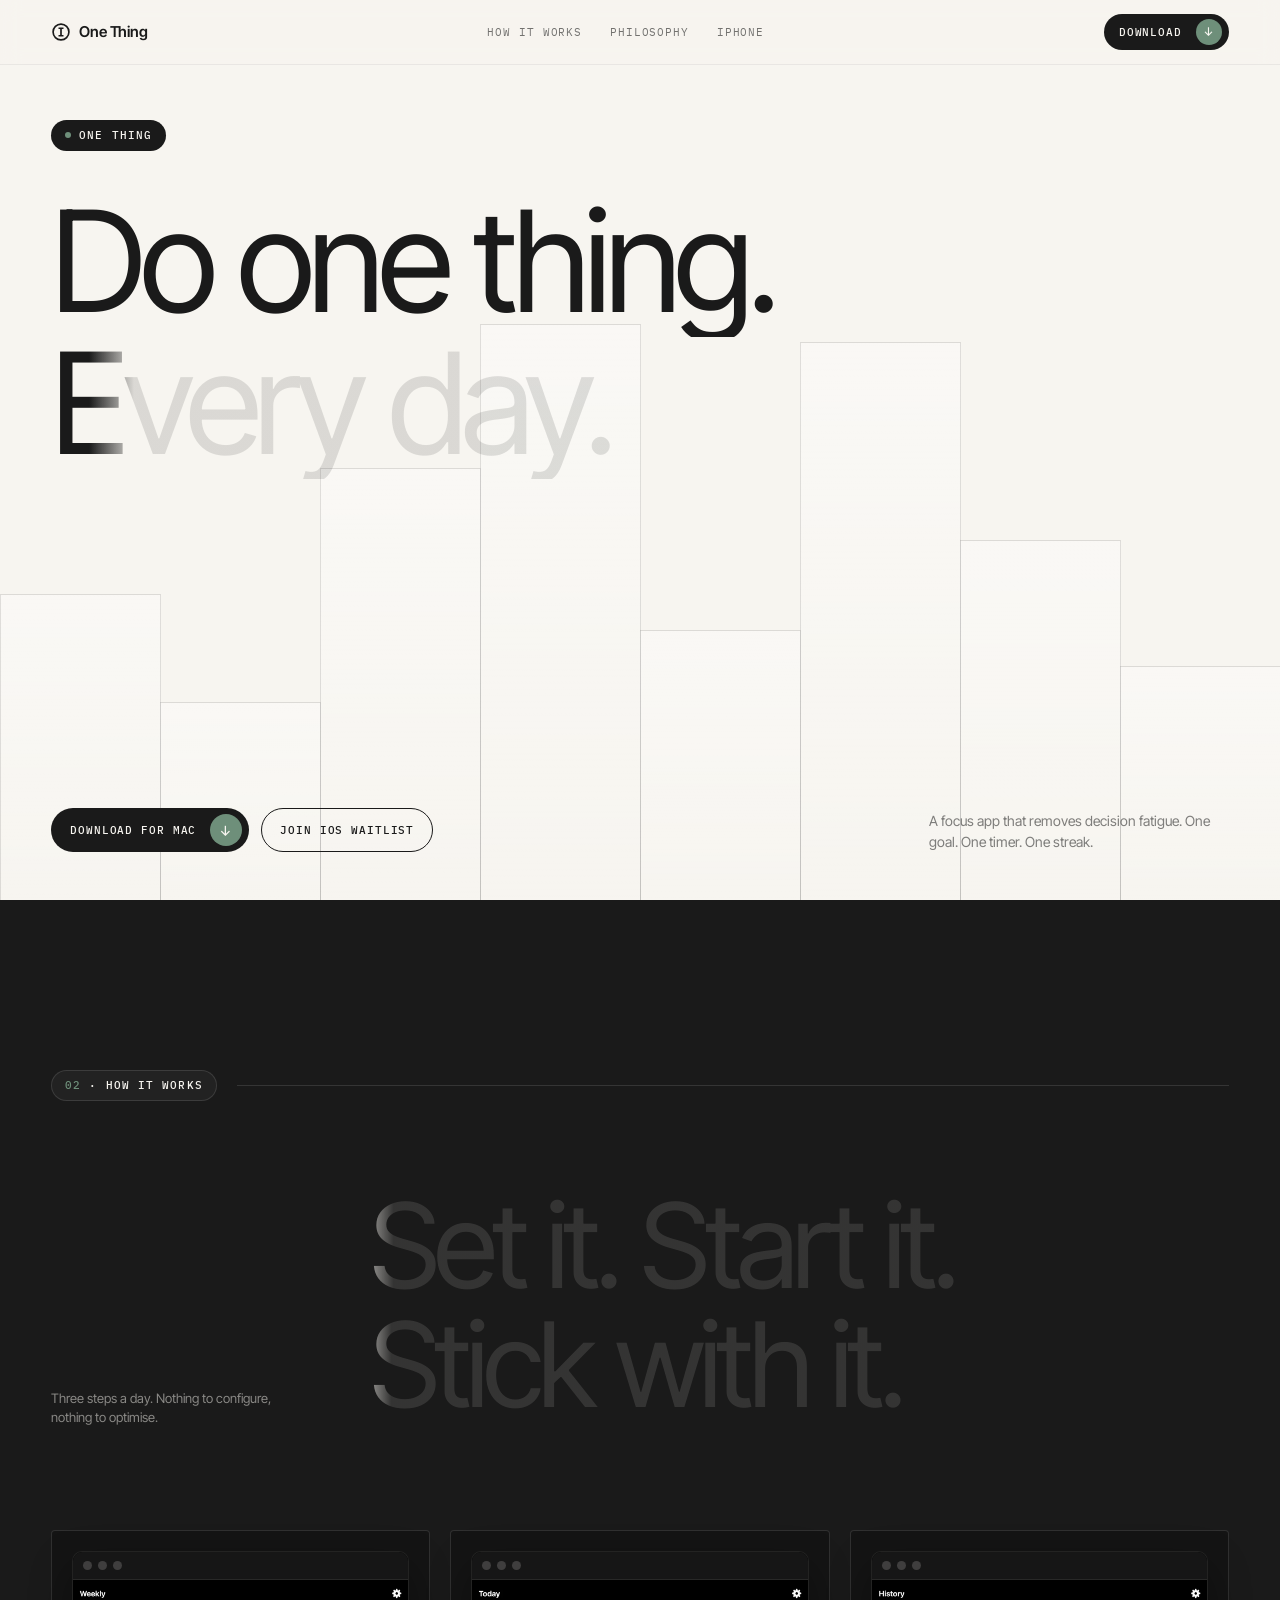
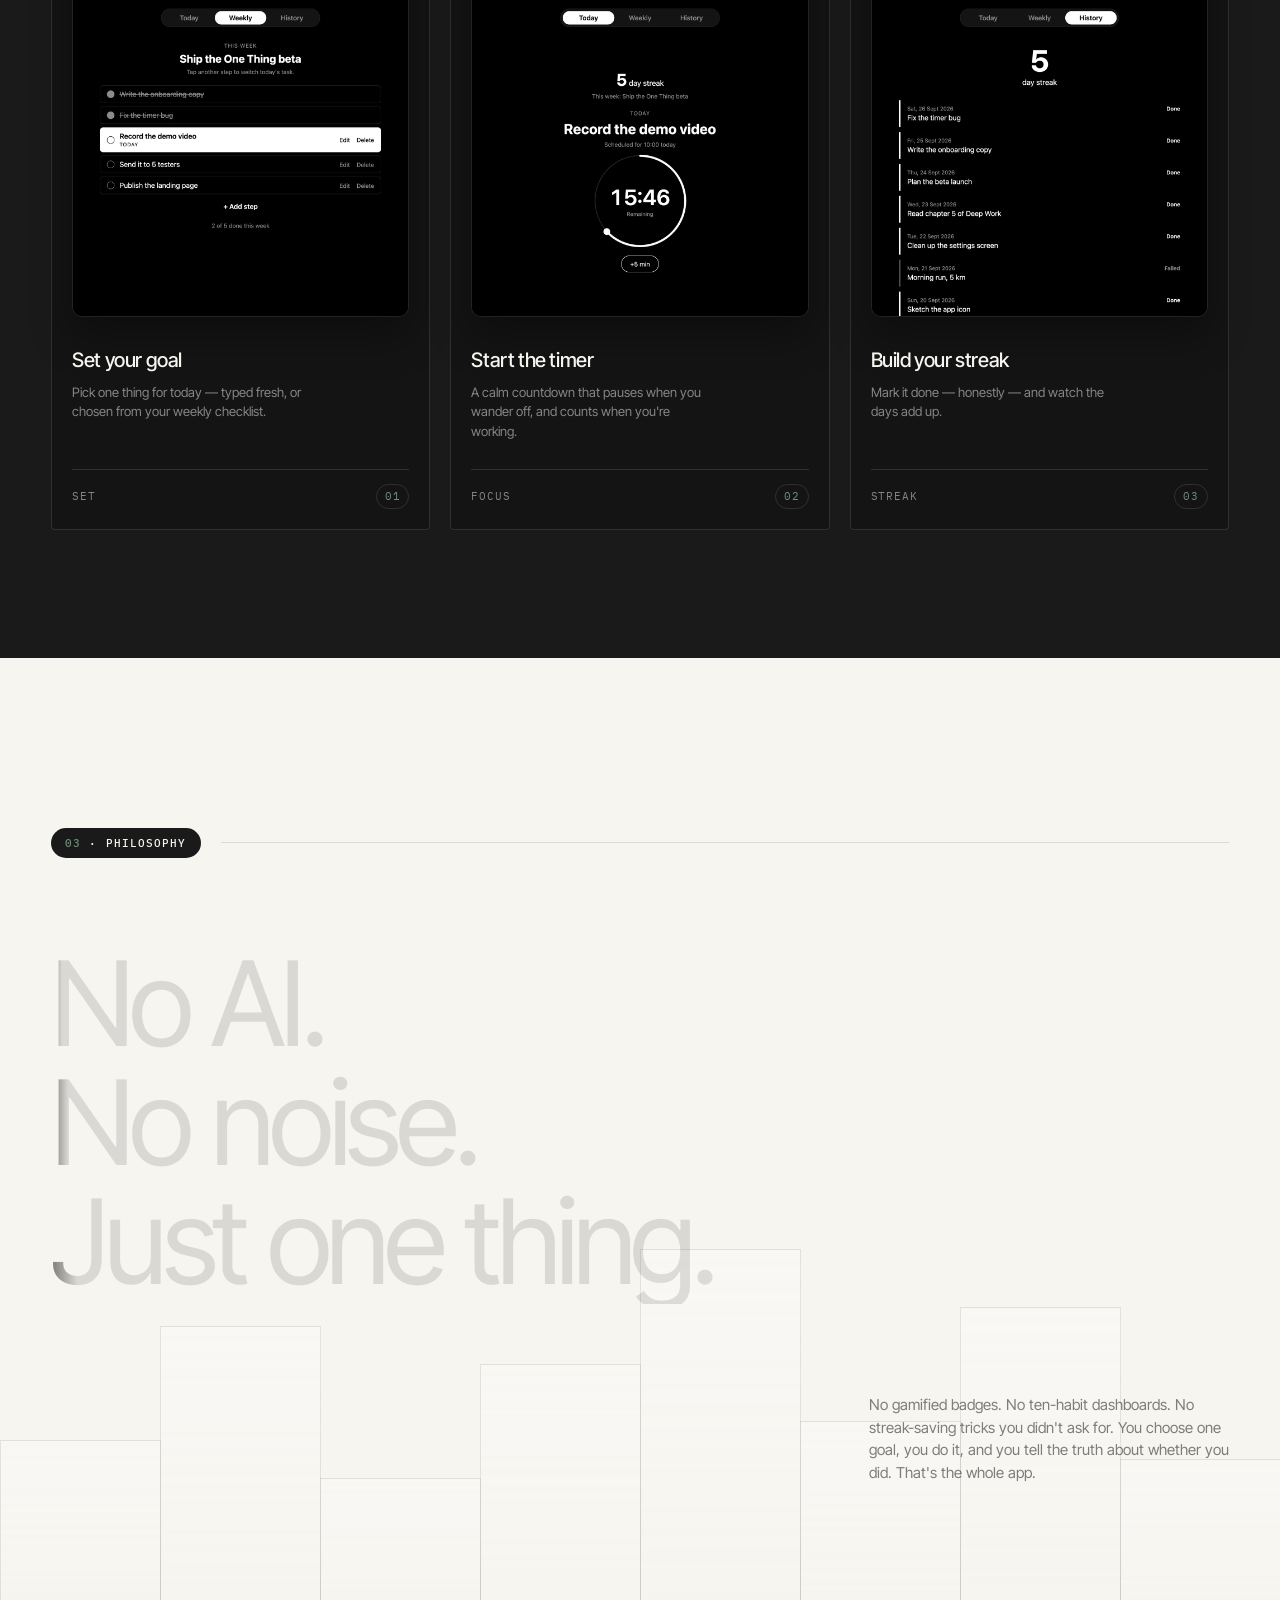
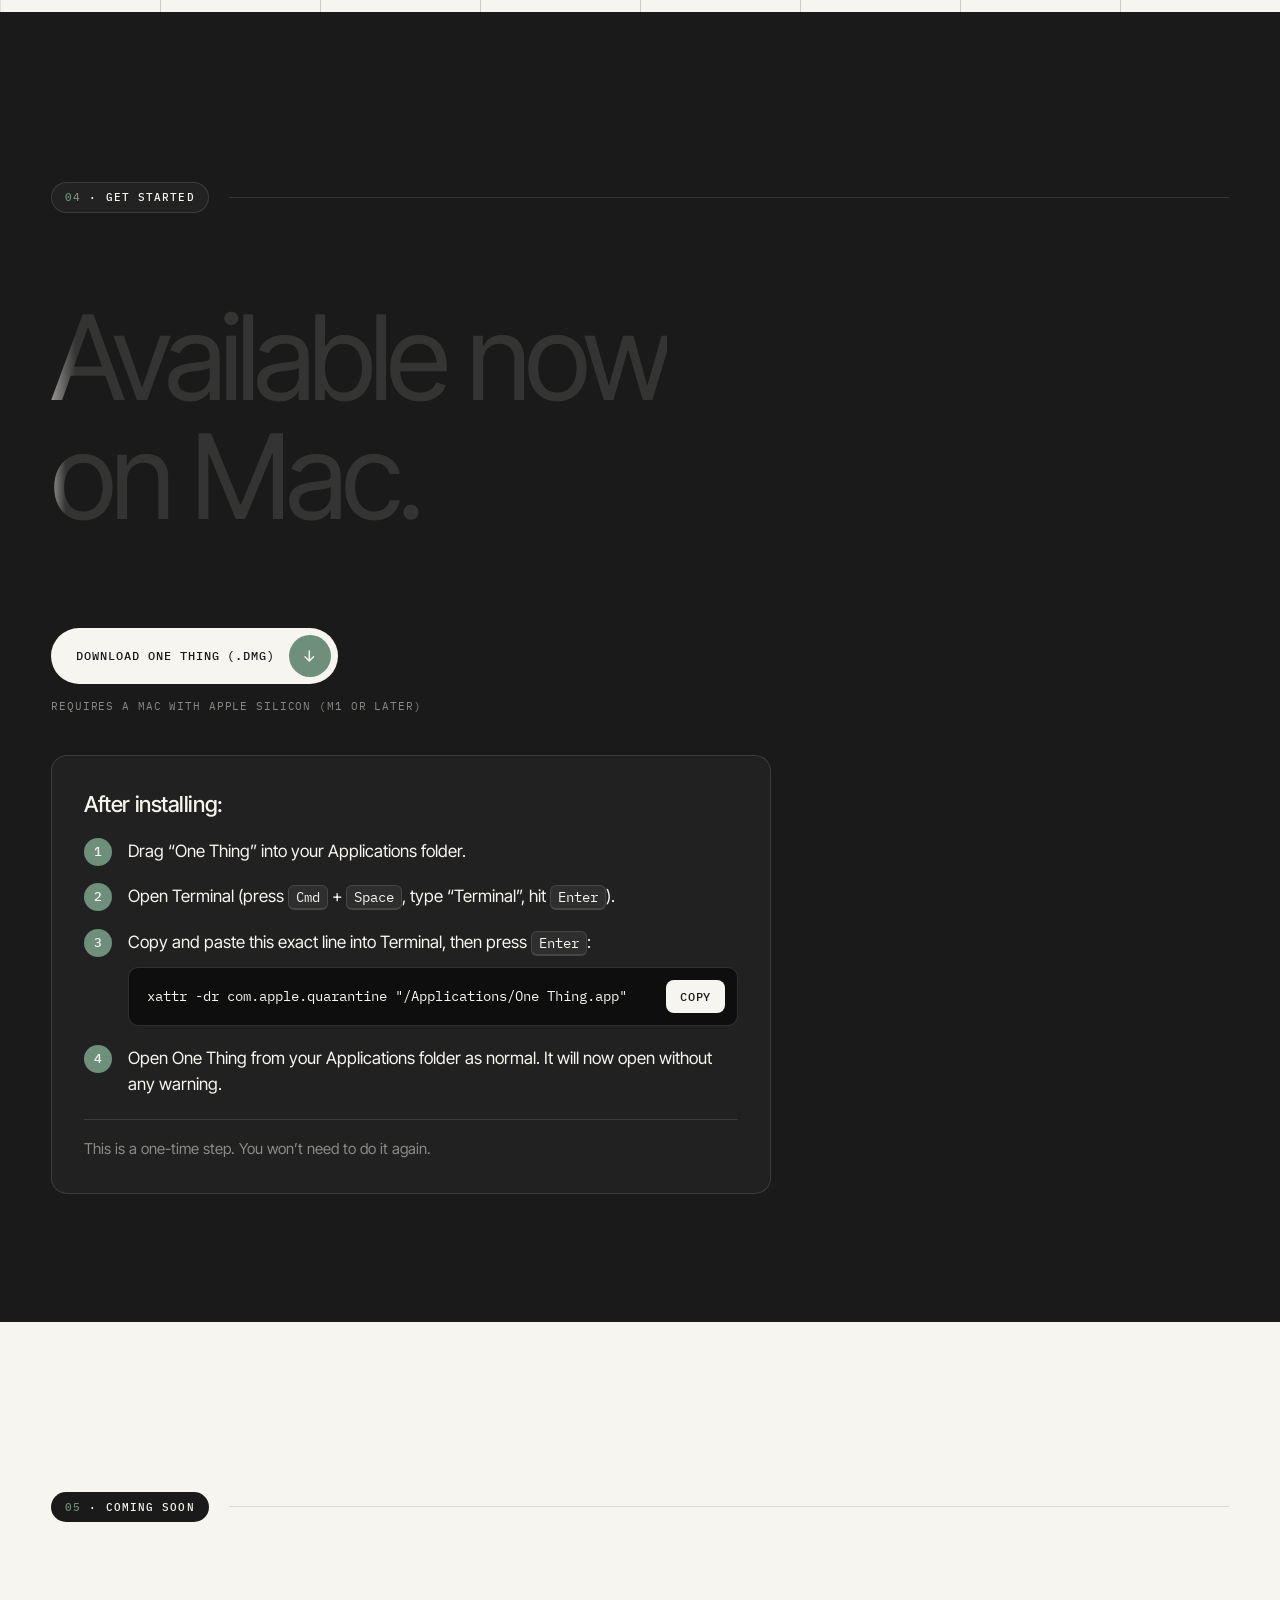
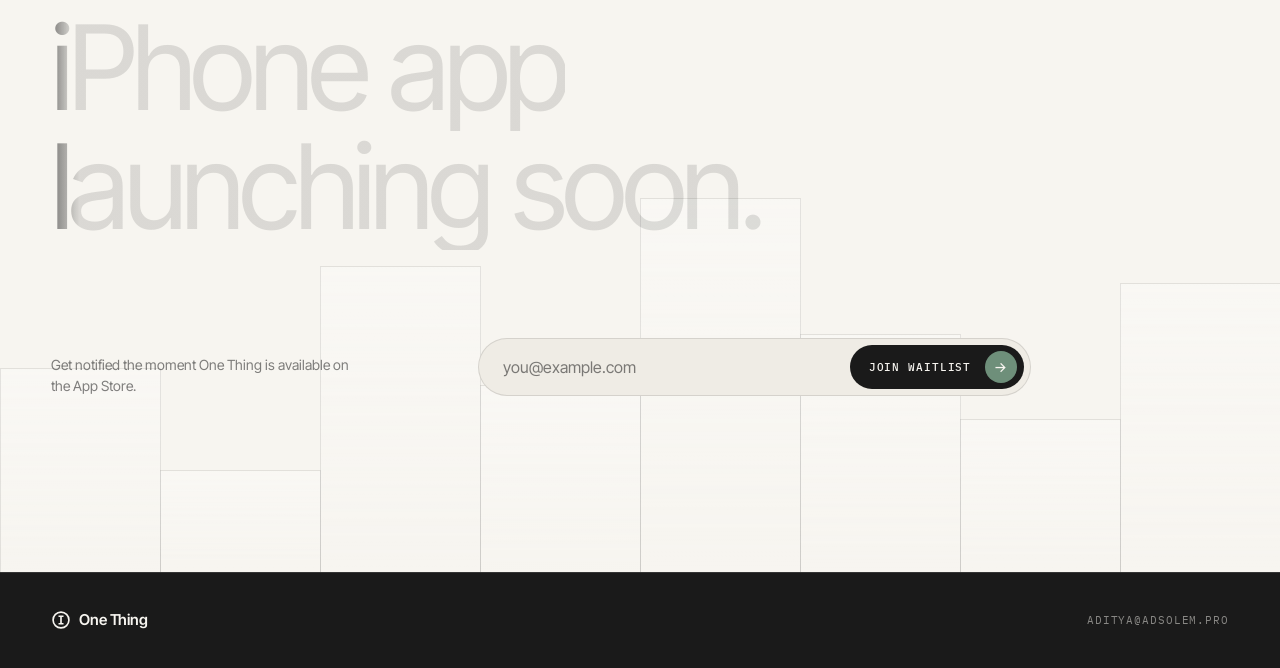
==== index.html @ 4267c1b1 "One Thing landing page Static site: hero, how it works, philosophy, Mac download with install steps " ====
<!doctype html>
<html lang="en">
<head>
  <meta charset="utf-8" />
  <meta name="viewport" content="width=device-width, initial-scale=1" />
  <title>One Thing — Do one thing. Every day.</title>
  <meta name="description" content="A focus app that removes decision fatigue. One goal. One timer. One streak." />
  <meta name="theme-color" content="#F7F5F0" />
  <meta property="og:title" content="One Thing — Do one thing. Every day." />
  <meta property="og:description" content="A focus app that removes decision fatigue. One goal. One timer. One streak." />
  <meta property="og:type" content="website" />
  <link rel="icon" type="image/png" href="assets/favicon-64.png" />
  <link rel="apple-touch-icon" href="assets/apple-touch-icon.png" />
  <link rel="preconnect" href="https://fonts.googleapis.com" />
  <link rel="preconnect" href="https://fonts.gstatic.com" crossorigin />
  <link href="https://fonts.googleapis.com/css2?family=Inter+Tight:wght@300;400;500;600&family=IBM+Plex+Mono:wght@400;500&display=swap" rel="stylesheet" />
  <link rel="stylesheet" href="styles.css" />
  <!-- Lets CSS start headlines "sunk" only when JS will reveal them. -->
  <script>document.documentElement.classList.add("js");</script>
</head>
<body>
  <!-- ======================================================= NAV -->
  <header class="nav">
    <a class="wordmark" href="#top" aria-label="One Thing — home">
      <svg class="mark" viewBox="0 0 24 24" aria-hidden="true">
        <circle cx="12" cy="12" r="9.5" fill="none" stroke="currentColor" stroke-width="2" />
        <path d="M9 7.5h6M12 7.5v9M9 16.5h6" stroke="currentColor" stroke-width="2" fill="none" />
      </svg>
      One Thing
    </a>
    <nav class="nav-links mono" aria-label="Sections">
      <a href="#how">How it works</a>
      <a href="#philosophy">Philosophy</a>
      <a href="#waitlist">iPhone</a>
    </nav>
    <a class="btn btn-dark btn-sm" href="#download">Download <span class="sq" aria-hidden="true">↓</span></a>
  </header>

  <main id="top">
    <!-- ===================================================== 1. HERO (light) -->
    <section class="section light hero" aria-labelledby="hero-title">
      <div class="bars" aria-hidden="true">
        <i style="--h:34%"></i><i style="--h:22%"></i><i style="--h:48%"></i><i style="--h:64%"></i>
        <i style="--h:30%"></i><i style="--h:62%"></i><i style="--h:40%"></i><i style="--h:26%"></i>
      </div>

      <div class="wrap hero-inner">
        <span class="tag"><span class="tag-dot" aria-hidden="true"></span>One Thing</span>

        <h1 id="hero-title" class="headline" data-reveal="hero">
          <span class="line">Do one thing.</span>
          <span class="line">Every day.</span>
        </h1>

        <div class="hero-foot">
          <div class="actions">
            <a class="btn btn-dark" href="#download">Download for Mac <span class="sq" aria-hidden="true">↓</span></a>
            <a class="btn btn-outline" href="#waitlist">Join iOS Waitlist</a>
          </div>
          <p class="aside">A focus app that removes decision fatigue. One goal. One timer. One streak.</p>
        </div>
      </div>
    </section>

    <!-- ===================================================== 2. HOW IT WORKS (dark) -->
    <section id="how" class="section dark" aria-labelledby="how-title">
      <div class="wrap">
        <div class="section-head">
          <span class="tag"><span class="num">02</span> · How it works</span>
          <span class="rule" aria-hidden="true"></span>
        </div>

        <div class="head-grid">
          <p class="aside aside-left">Three steps a day. Nothing to configure, nothing to optimise.</p>
          <h2 id="how-title" class="headline" data-reveal>
            <span class="line">Set it. Start it.</span>
            <span class="line">Stick with it.</span>
          </h2>
        </div>

        <div class="cards">
          <article class="card reveal">
            <figure class="shot">
              <div class="shot-bar" aria-hidden="true"><i></i><i></i><i></i></div>
              <img src="assets/screens/set-your-goal.webp" width="1200" height="1200" loading="lazy" decoding="async"
                   alt="One Thing's Weekly tab: a checklist for the week with today's step, Record the demo video, highlighted" />
            </figure>
            <h3>Set your goal</h3>
            <p>Pick one thing for today — typed fresh, or chosen from your weekly checklist.</p>
            <div class="card-foot mono"><span>Set</span><span class="chip">01</span></div>
          </article>
          <article class="card reveal">
            <figure class="shot">
              <div class="shot-bar" aria-hidden="true"><i></i><i></i><i></i></div>
              <img src="assets/screens/start-the-timer.webp" width="1200" height="1200" loading="lazy" decoding="async"
                   alt="One Thing's Today tab: the goal Record the demo video with a countdown ring showing 15:46 remaining and a 5 day streak" />
            </figure>
            <h3>Start the timer</h3>
            <p>A calm countdown that pauses when you wander off, and counts when you're working.</p>
            <div class="card-foot mono"><span>Focus</span><span class="chip">02</span></div>
          </article>
          <article class="card reveal">
            <figure class="shot">
              <div class="shot-bar" aria-hidden="true"><i></i><i></i><i></i></div>
              <img src="assets/screens/build-your-streak.webp" width="1200" height="1200" loading="lazy" decoding="async"
                   alt="One Thing's History tab: a 5 day streak and a list of past days marked Done or Failed" />
            </figure>
            <h3>Build your streak</h3>
            <p>Mark it done — honestly — and watch the days add up.</p>
            <div class="card-foot mono"><span>Streak</span><span class="chip">03</span></div>
          </article>
        </div>
      </div>
    </section>

    <!-- ===================================================== 3. PHILOSOPHY (light) -->
    <section id="philosophy" class="section light" aria-labelledby="phil-title">
      <div class="bars bars-low" aria-hidden="true">
        <i style="--h:18%"></i><i style="--h:30%"></i><i style="--h:14%"></i><i style="--h:26%"></i>
        <i style="--h:38%"></i><i style="--h:20%"></i><i style="--h:32%"></i><i style="--h:16%"></i>
      </div>
      <div class="wrap">
        <div class="section-head">
          <span class="tag"><span class="num">03</span> · Philosophy</span>
          <span class="rule" aria-hidden="true"></span>
        </div>

        <h2 id="phil-title" class="headline" data-reveal>
          <span class="line">No AI.</span>
          <span class="line">No noise.</span>
          <span class="line">Just one thing.</span>
        </h2>

        <p class="aside aside-corner reveal">
          No gamified badges. No ten-habit dashboards. No streak-saving tricks you didn't ask for.
          You choose one goal, you do it, and you tell the truth about whether you did.
          That's the whole app.
        </p>
      </div>
    </section>

    <!-- ===================================================== 4. DOWNLOAD (dark) -->
    <section id="download" class="section dark" aria-labelledby="dl-title">
      <div class="wrap">
        <div class="section-head">
          <span class="tag"><span class="num">04</span> · Get started</span>
          <span class="rule" aria-hidden="true"></span>
        </div>

        <h2 id="dl-title" class="headline" data-reveal>
          <span class="line">Available now</span>
          <span class="line">on Mac.</span>
        </h2>

        <div class="download reveal">
          <!-- REPLACE the href with the hosted .dmg URL (e.g. a GitHub Release asset). -->
          <a class="btn btn-light btn-lg" id="dmg-link" href="downloads/One-Thing-0.1.0.dmg" download>
            Download One Thing (.dmg) <span class="sq" aria-hidden="true">↓</span>
          </a>
          <p class="meta mono">Requires a Mac with Apple silicon (M1 or later)</p>

        </div>

        <!-- Post-install steps: shown permanently, for reference during and after installing. -->
        <div class="install reveal" aria-labelledby="install-title">
          <h3 id="install-title" class="install-title">After installing:</h3>
          <ol class="steps">
            <li>Drag &ldquo;One Thing&rdquo; into your Applications folder.</li>
            <li>Open Terminal (press <kbd>Cmd</kbd> + <kbd>Space</kbd>, type &ldquo;Terminal&rdquo;, hit <kbd>Enter</kbd>).</li>
            <li>
              Copy and paste this exact line into Terminal, then press <kbd>Enter</kbd>:
              <div class="code">
                <code id="xattr-cmd">xattr -dr com.apple.quarantine "/Applications/One Thing.app"</code>
                <button class="copy" type="button" data-copy="#xattr-cmd" aria-label="Copy the Terminal command">Copy</button>
              </div>
            </li>
            <li>Open One Thing from your Applications folder as normal. It will now open without any warning.</li>
          </ol>
          <p class="install-foot">This is a one-time step. You won&rsquo;t need to do it again.</p>
        </div>
      </div>
    </section>

    <!-- ===================================================== 5. WAITLIST (light) -->
    <section id="waitlist" class="section light" aria-labelledby="wait-title">
      <div class="bars bars-low" aria-hidden="true">
        <i style="--h:24%"></i><i style="--h:12%"></i><i style="--h:36%"></i><i style="--h:22%"></i>
        <i style="--h:44%"></i><i style="--h:28%"></i><i style="--h:18%"></i><i style="--h:34%"></i>
      </div>
      <div class="wrap">
        <div class="section-head">
          <span class="tag"><span class="num">05</span> · Coming soon</span>
          <span class="rule" aria-hidden="true"></span>
        </div>

        <h2 id="wait-title" class="headline" data-reveal>
          <span class="line">iPhone app</span>
          <span class="line">launching soon.</span>
        </h2>

        <div class="waitlist reveal">
          <p class="aside">Get notified the moment One Thing is available on the App Store.</p>
          <!-- Formspree: replace YOUR_FORM_ID (also in main.js). -->
          <form id="waitlist-form" class="form" action="https://formspree.io/f/YOUR_FORM_ID" method="POST" novalidate>
            <label class="sr-only" for="email">Email address</label>
            <input id="email" name="email" type="email" placeholder="you@example.com" autocomplete="email" required />
            <!-- Spam trap: real people never fill this in. -->
            <input type="text" name="_gotcha" class="sr-only" tabindex="-1" autocomplete="off" aria-hidden="true" />
            <input type="hidden" name="source" value="ios-waitlist" />
            <button class="btn btn-dark" type="submit">Join Waitlist <span class="sq" aria-hidden="true">→</span></button>
          </form>
          <p class="form-status mono" id="form-status" role="status" aria-live="polite"></p>
        </div>
      </div>
    </section>
  </main>

  <!-- ======================================================= DOWNLOAD DISCLAIMER
       Opened by the .dmg button; only "I Accept" starts the download. -->
  <dialog class="modal" id="dl-modal" aria-labelledby="dl-modal-title">
    <div class="modal-inner">
      <span class="tag"><span class="tag-dot" aria-hidden="true"></span>Heads up</span>
      <h2 id="dl-modal-title">Before you download...</h2>
      <p class="lead">My lawyer friend made me put this here.</p>
      <p>One Thing is an early, independent build — not notarized by Apple yet, not reviewed by anyone official, built by one guy who really likes doing one thing at a time.</p>
      <p>By downloading, you agree that:</p>
      <ul>
        <li>This app might have bugs. I did test it. On my own laptop. Once.</li>
        <li>You're installing it at your own risk, like a true beta pioneer.</li>
        <li>If your Mac achieves sentience and refuses to open Slack, that's a feature, not a bug (see: App Lock).</li>
        <li>I'm not liable for lost productivity, gained productivity, or an identity crisis triggered by a very persistent streak counter.</li>
      </ul>
      <p class="sign-off">Read that? Great. Let's go.</p>
      <div class="modal-actions">
        <button class="btn btn-dark" type="button" id="dl-accept">I Accept, Let Me Download <span class="sq" aria-hidden="true">↓</span></button>
        <button class="btn btn-outline" type="button" id="dl-decline">No Thanks</button>
      </div>
    </div>
  </dialog>

  <!-- ======================================================= 7. FOOTER -->
  <footer class="footer dark">
    <div class="wrap footer-inner">
      <a class="wordmark" href="#top" aria-label="One Thing — back to top">
        <svg class="mark" viewBox="0 0 24 24" aria-hidden="true">
          <circle cx="12" cy="12" r="9.5" fill="none" stroke="currentColor" stroke-width="2" />
          <path d="M9 7.5h6M12 7.5v9M9 16.5h6" stroke="currentColor" stroke-width="2" fill="none" />
        </svg>
        One Thing
      </a>
      <a class="mono footer-link" href="mailto:aditya@adsolem.pro">aditya@adsolem.pro</a>
    </div>
  </footer>

  <script src="main.js" defer></script>
</body>
</html>
---- styles.css ----
/* ------------------------------------------------------------------ tokens */
:root {
  --paper: #F7F5F0;
  --ink: #1A1A1A;
  --accent: #6E8F7A;          /* muted sage: numbers and small markers only */
  --sans: "Inter Tight", -apple-system, BlinkMacSystemFont, "Helvetica Neue", Arial, sans-serif;
  --mono: "IBM Plex Mono", ui-monospace, SFMono-Regular, Menlo, monospace;
  --pad: clamp(20px, 4vw, 56px);
  --maxw: 1320px;
}

/* Each section defines its own foreground/background; everything else reads these. */
.light { --bg: var(--paper); --fg: var(--ink); --muted: rgba(26, 26, 26, 0.55); --line: rgba(26, 26, 26, 0.12); --dim: rgba(26, 26, 26, 0.13); --surface: #EFECE5; }
.dark  { --bg: var(--ink); --fg: var(--paper); --muted: rgba(247, 245, 240, 0.5); --line: rgba(247, 245, 240, 0.12); --dim: rgba(247, 245, 240, 0.12); --surface: #222222; }

* { box-sizing: border-box; }
html { scroll-behavior: smooth; -webkit-text-size-adjust: 100%; }
body {
  margin: 0;
  background: var(--paper);
  color: var(--ink);
  font-family: var(--sans);
  font-size: 16px;
  line-height: 1.5;
  -webkit-font-smoothing: antialiased;
}
a { color: inherit; }
img, svg { display: block; }
.mono { font-family: var(--mono); font-size: 11px; letter-spacing: 0.08em; text-transform: uppercase; }
.sr-only { position: absolute !important; width: 1px; height: 1px; overflow: hidden; clip: rect(0 0 0 0); white-space: nowrap; }
:focus-visible { outline: 2px solid var(--accent); outline-offset: 3px; border-radius: 4px; }

.wrap { width: 100%; max-width: var(--maxw); margin: 0 auto; padding: 0 var(--pad); position: relative; z-index: 1; }

/* ------------------------------------------------------------------ nav */
.nav {
  position: fixed; inset: 0 0 auto 0; z-index: 50;
  display: flex; align-items: center; justify-content: space-between; gap: 24px;
  padding: 14px var(--pad);
  color: var(--ink);
  background: rgba(247, 245, 240, 0.82);
  backdrop-filter: saturate(1.2) blur(10px);
  -webkit-backdrop-filter: saturate(1.2) blur(10px);
  border-bottom: 1px solid rgba(26, 26, 26, 0.06);
}
.wordmark { display: inline-flex; align-items: center; gap: 8px; font-weight: 600; font-size: 15px; letter-spacing: -0.01em; text-decoration: none; }
.mark { width: 20px; height: 20px; }
.nav-links { display: flex; gap: 28px; }
.nav-links a { text-decoration: none; opacity: 0.6; transition: opacity .2s; }
.nav-links a:hover { opacity: 1; }

/* ------------------------------------------------------------------ buttons */
.btn {
  display: inline-flex; align-items: center; gap: 14px;
  height: 44px; padding: 0 6px 0 18px;
  border-radius: 999px; border: 1px solid transparent;
  font-family: var(--mono); font-size: 11px; font-weight: 500; letter-spacing: 0.08em; text-transform: uppercase;
  text-decoration: none; cursor: pointer; white-space: nowrap;
  transition: transform .15s ease, background-color .2s, color .2s;
}
.btn:active { transform: translateY(1px); }
.btn .sq {
  display: grid; place-items: center; width: 32px; height: 32px; border-radius: 999px;
  background: var(--accent); color: var(--paper); font-family: var(--sans); font-size: 14px;
}
.btn-dark { background: var(--ink); color: var(--paper); }
.btn-dark:hover { background: #000; }
.btn-light { background: var(--paper); color: var(--ink); }
.btn-light:hover { background: #ffffff; }
.btn-outline { padding: 0 18px; border-color: currentColor; color: var(--fg, var(--ink)); background: transparent; }
.btn-outline:hover { background: var(--fg); color: var(--bg); }
.btn-sm { height: 36px; padding-left: 14px; }
.btn-sm .sq { width: 26px; height: 26px; font-size: 12px; }
.btn-lg { height: 56px; padding-left: 24px; font-size: 12px; }
.btn-lg .sq { width: 42px; height: 42px; font-size: 16px; }

/* ------------------------------------------------------------------ sections */
.section {
  position: relative; overflow: hidden;
  background: var(--bg); color: var(--fg);
  padding: clamp(96px, 14vw, 170px) 0 clamp(80px, 10vw, 140px);
}

.tag {
  display: inline-flex; align-items: center; gap: 8px;
  padding: 7px 14px; border-radius: 999px;
  background: var(--ink); color: var(--paper);
  font-family: var(--mono); font-size: 11px; font-weight: 500; letter-spacing: 0.1em; text-transform: uppercase;
}
.dark .tag { background: var(--surface); color: var(--paper); box-shadow: inset 0 0 0 1px var(--line); }
.tag .num { color: var(--accent); }
.tag-dot { width: 6px; height: 6px; border-radius: 50%; background: var(--accent); }

.section-head { display: flex; align-items: center; gap: 20px; margin-bottom: clamp(48px, 7vw, 96px); }
.rule { flex: 1; height: 1px; background: var(--line); }

/* ------------------------------------------------------------------ headlines
   The signature effect: each line starts partly "sunk" into the background
   (--dim, nearly the section colour) and fills in left-to-right as the
   section scrolls into view. main.js sets --p (0..1) per line. */
.headline {
  margin: 0;
  font-weight: 400;
  font-size: clamp(48px, 9.2vw, 136px);
  line-height: 0.95;
  letter-spacing: -0.045em;
}
.headline .line {
  --p: 1;
  display: block; width: fit-content; padding-bottom: 0.06em;
  color: var(--fg);
}
.js .headline .line {
  color: transparent;
  /* Soft 8%-wide edge; scaled so p = 1 is fully solid (no faded last letter). */
  background-image: linear-gradient(90deg,
    var(--fg) calc(var(--p) * 108% - 4%),
    var(--dim) calc(var(--p) * 108% + 4%));
  -webkit-background-clip: text;
  background-clip: text;
}

/* ------------------------------------------------------------------ decorative bars */
.bars {
  position: absolute; inset: auto 0 0 0; height: 100%;
  display: grid; grid-template-columns: repeat(8, 1fr);
  align-items: end; pointer-events: none; z-index: 0;
}
.bars i {
  display: block; height: var(--h);
  border: 1px solid var(--line); border-bottom: 0;
  margin-right: -1px;
  background: linear-gradient(180deg, rgba(255, 255, 255, 0.35), rgba(255, 255, 255, 0));
}
.bars-low { opacity: 0.8; }

/* ------------------------------------------------------------------ hero */
.hero { min-height: 100svh; display: flex; align-items: stretch; padding-top: 0; padding-bottom: 0; }
.hero-inner { display: flex; flex-direction: column; justify-content: center; min-height: 100svh; padding-top: 120px; padding-bottom: 48px; }
.hero .tag { align-self: flex-start; margin-bottom: clamp(28px, 4vw, 44px); }
.hero .headline { font-size: clamp(56px, 11vw, 168px); }
.hero-foot {
  display: flex; align-items: flex-end; justify-content: space-between; gap: 32px;
  margin-top: auto; padding-top: clamp(48px, 8vw, 96px);
}
.actions { display: flex; flex-wrap: wrap; gap: 12px; }
.aside { margin: 0; max-width: 300px; font-size: 14px; line-height: 1.5; color: var(--muted); }

/* ------------------------------------------------------------------ how it works */
.head-grid { display: grid; grid-template-columns: 1fr 3fr; align-items: end; gap: 32px; margin-bottom: clamp(56px, 8vw, 110px); }
.aside-left { max-width: 220px; font-size: 13px; }
.cards { display: grid; grid-template-columns: repeat(3, 1fr); gap: 20px; }
.card {
  display: flex; flex-direction: column;
  background: #141414; border: 1px solid var(--line); border-radius: 4px;
  padding: 20px; min-height: 360px;
}
/* App screenshot framed as a small Mac window. */
.shot {
  margin: 0 0 28px;
  border: 1px solid rgba(247, 245, 240, 0.14); border-radius: 10px;
  overflow: hidden; background: #000;
  box-shadow: 0 18px 40px rgba(0, 0, 0, 0.35);
}
.shot-bar { display: flex; gap: 6px; padding: 9px 10px; background: #161616; border-bottom: 1px solid rgba(247, 245, 240, 0.08); }
.shot-bar i { width: 9px; height: 9px; border-radius: 50%; background: rgba(247, 245, 240, 0.18); }
.shot img { display: block; width: 100%; height: auto; aspect-ratio: 1 / 1; }
.card h3 { margin: 0 0 8px; font-size: 20px; font-weight: 500; letter-spacing: -0.02em; }
.card p { margin: 0 0 28px; font-size: 13px; color: var(--muted); max-width: 30ch; }
.card-foot {
  margin-top: auto; padding-top: 14px; border-top: 1px solid var(--line);
  display: flex; align-items: center; justify-content: space-between; color: var(--muted);
}
.chip { padding: 3px 8px; border-radius: 999px; border: 1px solid var(--line); color: var(--accent); }

/* ------------------------------------------------------------------ philosophy */
.aside-corner { margin: clamp(48px, 7vw, 96px) 0 0 auto; max-width: 360px; font-size: 15px; }

/* ------------------------------------------------------------------ download */
.download { margin-top: clamp(48px, 7vw, 88px); max-width: 720px; }
.meta { margin: 14px 0 0; color: var(--muted); }

/* Post-install steps: same weight as the download button, plain and direct. */
.install {
  margin-top: 40px; max-width: 720px;
  padding: clamp(22px, 3vw, 32px);
  border: 1px solid var(--line); border-radius: 16px;
  background: rgba(247, 245, 240, 0.03);
}
.install-title { margin: 0 0 18px; font-size: 22px; font-weight: 500; letter-spacing: -0.02em; }
.steps { list-style: none; counter-reset: step; margin: 0; padding: 0; }
.steps li {
  counter-increment: step; position: relative;
  padding: 0 0 20px 44px; font-size: 17px; line-height: 1.5; color: var(--fg);
}
.steps li:last-child { padding-bottom: 0; }
.steps li::before {
  content: counter(step);
  position: absolute; left: 0; top: -1px;
  width: 28px; height: 28px; border-radius: 50%;
  display: grid; place-items: center;
  font-family: var(--mono); font-size: 13px; font-weight: 500;
  background: var(--accent); color: var(--paper);
}
kbd {
  font-family: var(--mono); font-size: 0.8em;
  padding: 2px 7px; border-radius: 6px;
  border: 1px solid var(--line); border-bottom-width: 2px;
  background: rgba(247, 245, 240, 0.06);
}
.install-foot { margin: 22px 0 0; padding-top: 18px; border-top: 1px solid var(--line); font-size: 15px; color: var(--muted); }

/* The command: its own block, darker than the section, easy to copy. */
.code {
  display: flex; align-items: center; gap: 12px;
  margin-top: 12px;
  background: #0E0E0E; color: var(--paper);
  border: 1px solid rgba(247, 245, 240, 0.14); border-radius: 10px;
  padding: 12px 12px 12px 18px;
}
.code code {
  /* Wrap instead of scrolling sideways, so the whole command is always visible. */
  flex: 1; min-width: 0; white-space: pre-wrap; overflow-wrap: anywhere;
  font-family: var(--mono); font-size: 14px; line-height: 1.6;
  user-select: all; -webkit-user-select: all; /* one click selects the whole line */
}
.copy {
  flex: none; cursor: pointer;
  font-family: var(--mono); font-size: 12px; font-weight: 500; letter-spacing: 0.06em; text-transform: uppercase;
  border: 0; border-radius: 8px; padding: 9px 14px;
  background: var(--paper); color: var(--ink);
  transition: background-color .2s;
}
.copy:hover { background: #fff; }
.copy.copied { background: var(--accent); color: var(--paper); }

/* ------------------------------------------------------------------ waitlist */
.waitlist { margin-top: clamp(48px, 7vw, 88px); display: grid; grid-template-columns: 1fr 1.4fr; gap: 32px; align-items: end; max-width: 980px; }
.form {
  display: flex; gap: 8px; align-items: center;
  background: var(--surface); border: 1px solid var(--line); border-radius: 999px; padding: 6px 6px 6px 22px;
}
.form input[type="email"] {
  flex: 1; min-width: 0; border: 0; outline: 0; background: transparent; color: var(--fg);
  font-family: var(--sans); font-size: 16px; height: 44px;
}
.form input::placeholder { color: var(--muted); }
.form:focus-within { border-color: var(--accent); }
.form-status { grid-column: 2; margin: 0; min-height: 1.5em; color: var(--muted); }
.form-status.ok { color: var(--accent); }
.form-status.err { color: #A64B4B; }
.dark .form-status.err { color: #D9A3A3; }

/* ------------------------------------------------------------------ footer */
.footer { background: var(--ink); color: var(--paper); border-top: 1px solid var(--line); }
.footer-inner { display: flex; align-items: center; justify-content: space-between; gap: 16px; padding-top: 36px; padding-bottom: 36px; }
.footer-link { text-decoration: none; color: var(--muted); }
.footer-link:hover { color: var(--paper); }

/* ------------------------------------------------------------------ scroll fade-ins */
.js .reveal { opacity: 0; transform: translateY(16px); transition: opacity .7s ease, transform .7s ease; }
.js .reveal.in { opacity: 1; transform: none; }

@media (prefers-reduced-motion: reduce) {
  html { scroll-behavior: auto; }
  .js .reveal { opacity: 1; transform: none; transition: none; }
}

/* ------------------------------------------------------------------ responsive */
@media (max-width: 900px) {
  .nav-links { display: none; }
  .cards { grid-template-columns: 1fr; }
  .card { min-height: 0; }
  .head-grid { grid-template-columns: 1fr; }
  .head-grid .aside-left { order: 2; }
  .waitlist { grid-template-columns: 1fr; }
  .form-status { grid-column: 1; }
  .bars { grid-template-columns: repeat(5, 1fr); }
  .bars i:nth-child(n+6) { display: none; }
}
@media (max-width: 560px) {
  .hero-foot { flex-direction: column; align-items: flex-start; }
  .actions { width: 100%; }
  .actions .btn { flex: 1; justify-content: space-between; }
  .btn-lg { width: 100%; justify-content: space-between; }
  .form { flex-direction: column; align-items: stretch; border-radius: 16px; padding: 8px; }
  .form input[type="email"] { padding: 0 12px; }
  .form .btn { justify-content: space-between; }
  .footer-inner { flex-direction: column; align-items: flex-start; }
  .code { flex-direction: column; align-items: stretch; padding: 14px; }
  .copy { padding: 11px 14px; }
}

/* ------------------------------------------------------------------ download disclaimer modal */
.modal {
  width: min(560px, calc(100vw - 32px));
  max-height: calc(100vh - 32px);
  margin: auto; padding: 0; border: 0; border-radius: 20px;
  background: var(--paper); color: var(--ink);
  box-shadow: 0 30px 80px rgba(0, 0, 0, 0.35);
  overflow: auto;
}
.modal::backdrop { background: rgba(26, 26, 26, 0.72); backdrop-filter: blur(4px); -webkit-backdrop-filter: blur(4px); }
.modal[open] { animation: modal-in .22s ease; }
@keyframes modal-in { from { opacity: 0; transform: translateY(12px) scale(.98); } to { opacity: 1; transform: none; } }
.modal-inner { padding: clamp(24px, 5vw, 40px); }
.modal .tag { margin-bottom: 20px; }
.modal h2 { margin: 0 0 18px; font-size: clamp(30px, 5vw, 40px); font-weight: 400; line-height: 1; letter-spacing: -0.04em; }
.modal p { margin: 0 0 14px; font-size: 15px; line-height: 1.55; color: rgba(26, 26, 26, 0.75); }
.modal .lead { color: var(--ink); font-weight: 500; }
.modal ul { list-style: none; margin: 0 0 18px; padding: 0; border-top: 1px solid rgba(26, 26, 26, 0.12); }
.modal li { position: relative; padding: 10px 0 10px 26px; font-size: 14.5px; line-height: 1.5; border-bottom: 1px solid rgba(26, 26, 26, 0.12); color: rgba(26, 26, 26, 0.8); }
.modal li::before { content: "—"; position: absolute; left: 0; color: var(--accent); }
.modal .sign-off { color: var(--ink); font-weight: 500; margin-bottom: 0; }
.modal-actions { display: flex; flex-wrap: wrap; gap: 10px; margin-top: 28px; }
.modal .btn-outline { --fg: var(--ink); --bg: var(--paper); }
body.modal-open { overflow: hidden; }
@media (max-width: 560px) {
  .modal-actions { flex-direction: column-reverse; }
  .modal-actions .btn { width: 100%; justify-content: space-between; }
  .modal-actions .btn-outline { justify-content: center; }
}
@media (prefers-reduced-motion: reduce) { .modal[open] { animation: none; } }
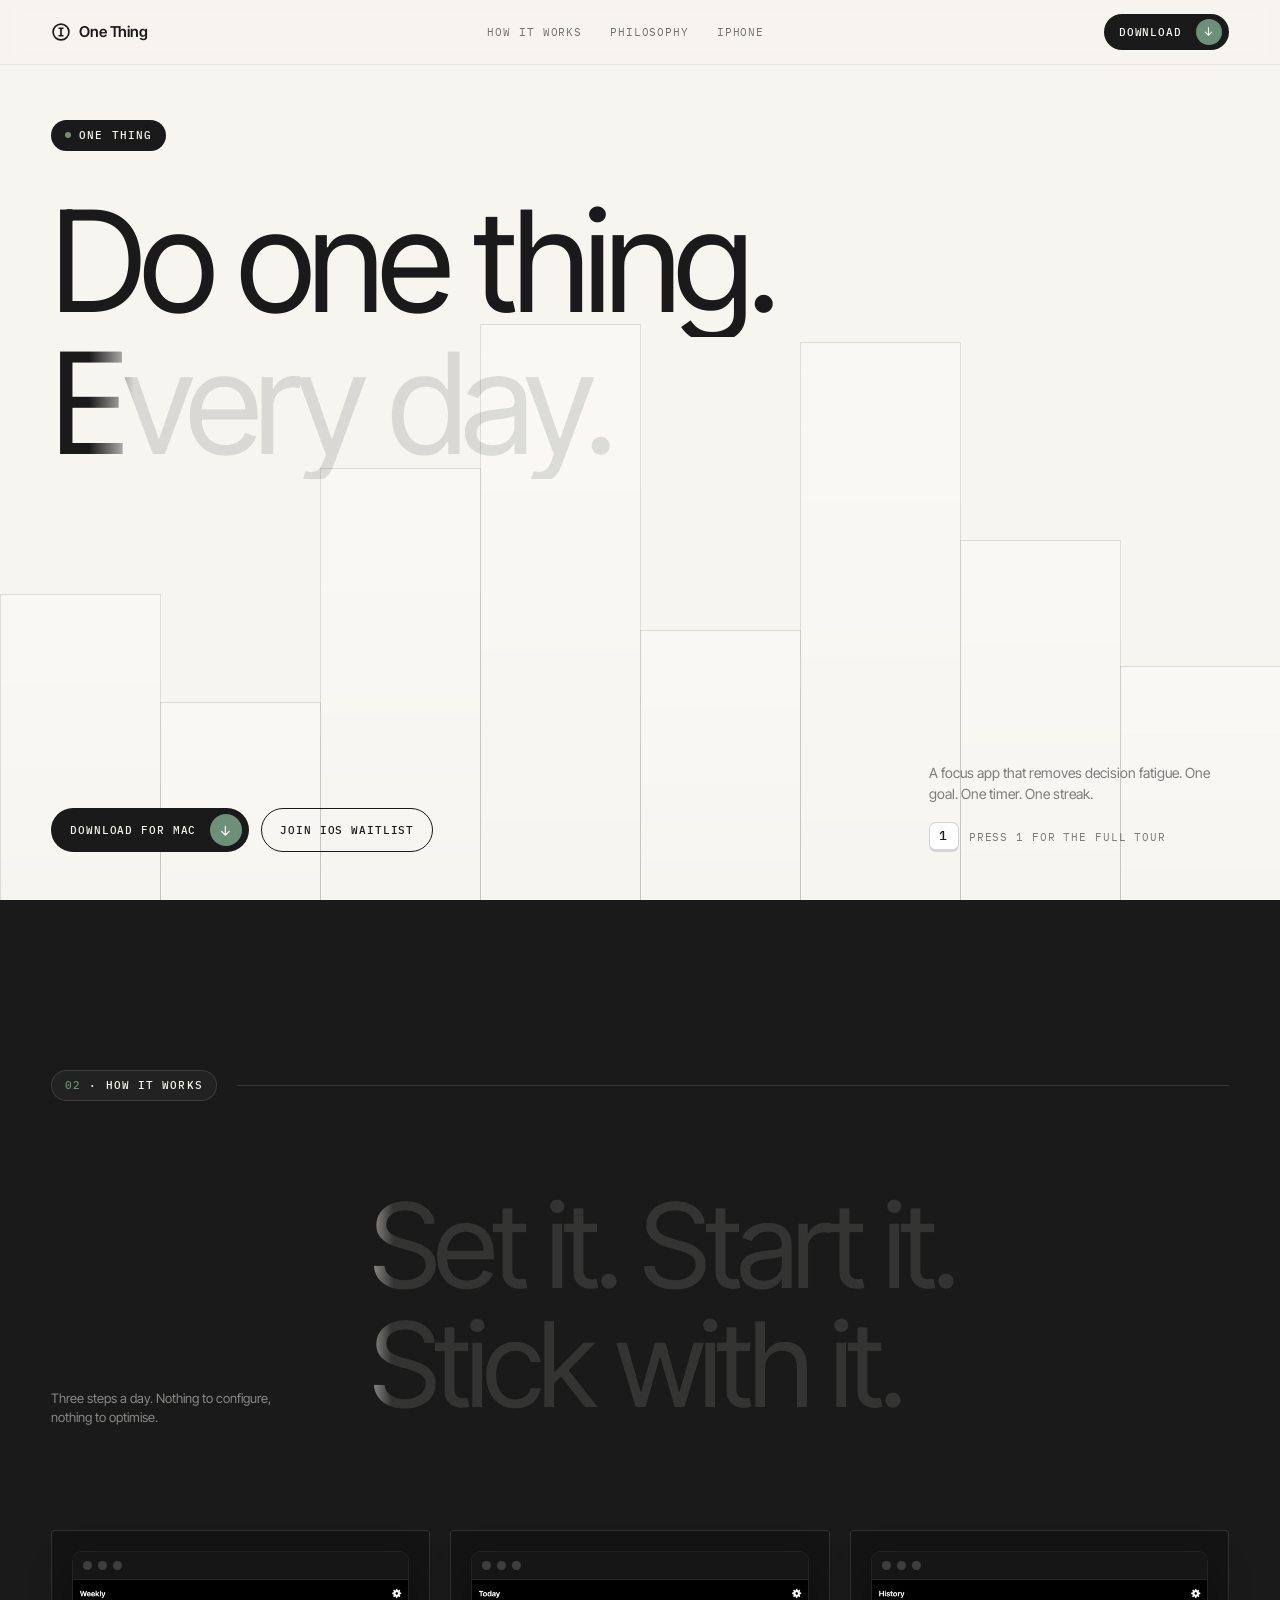
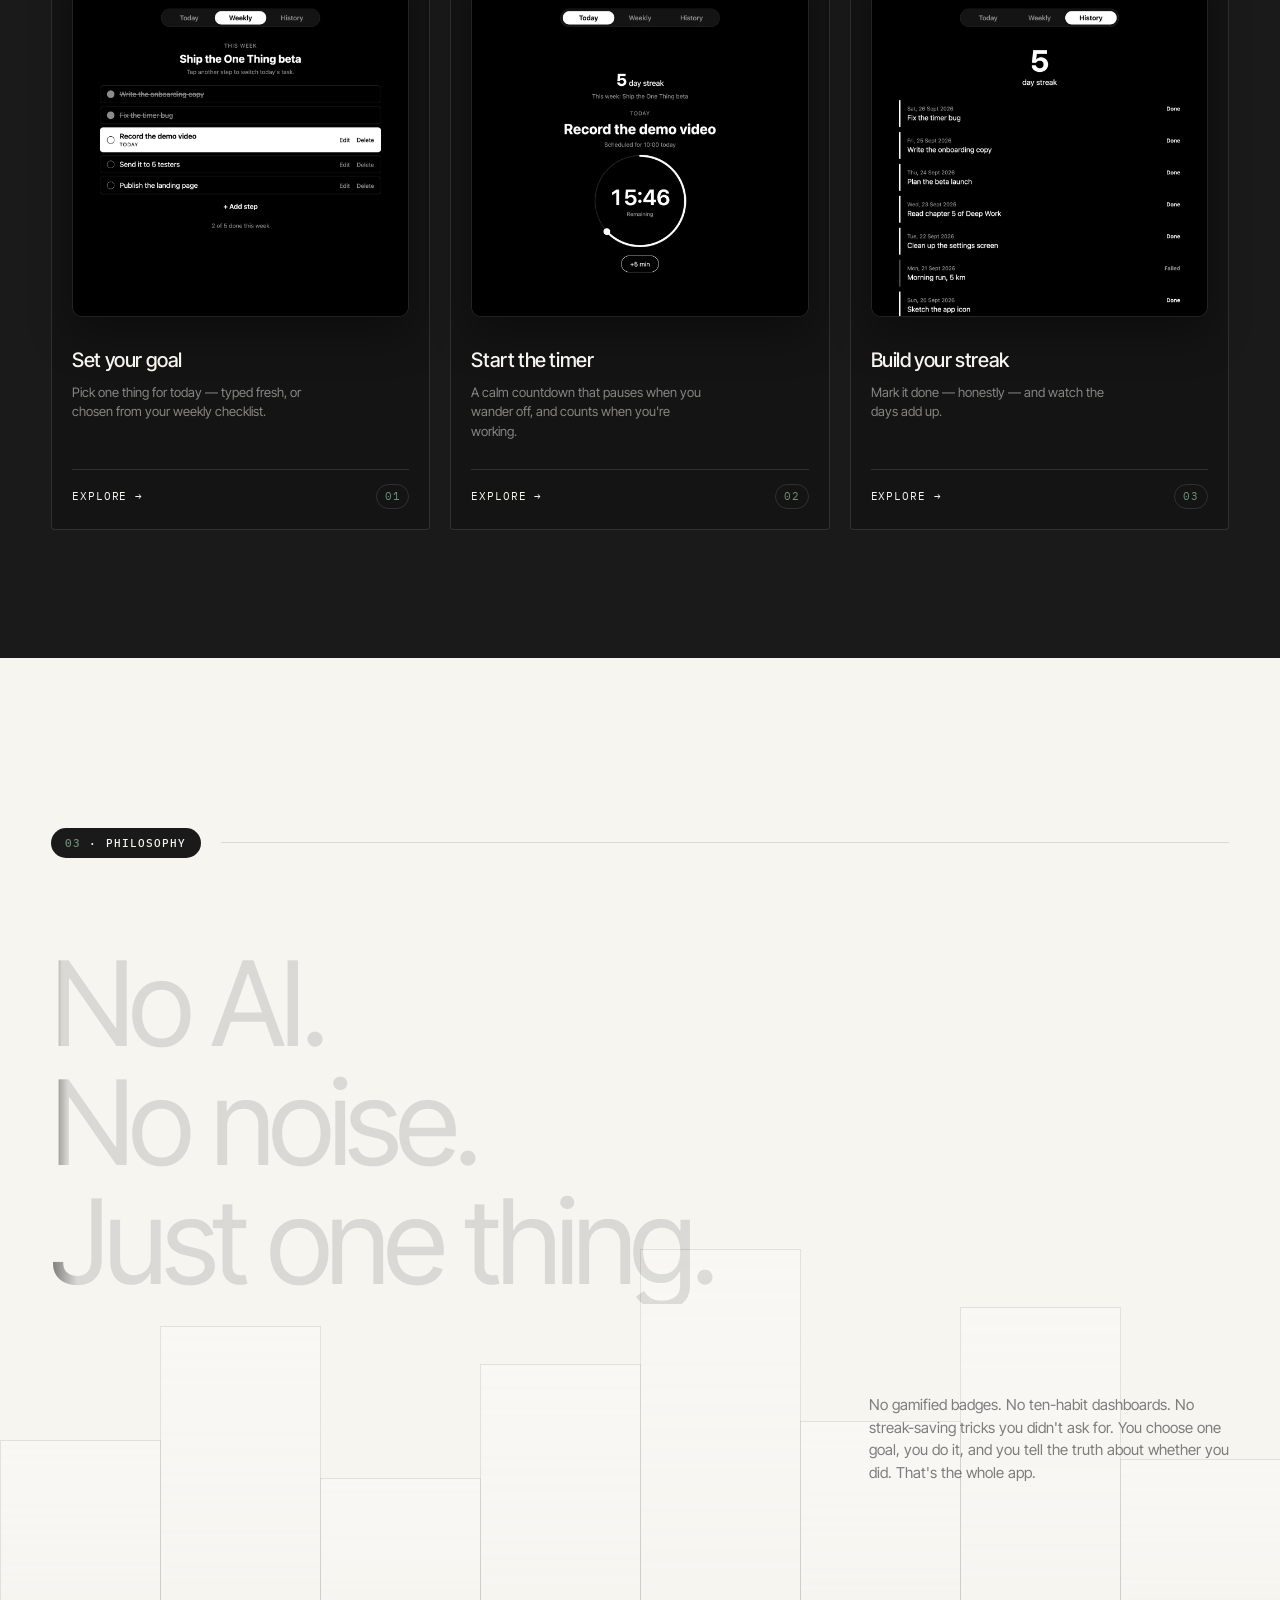
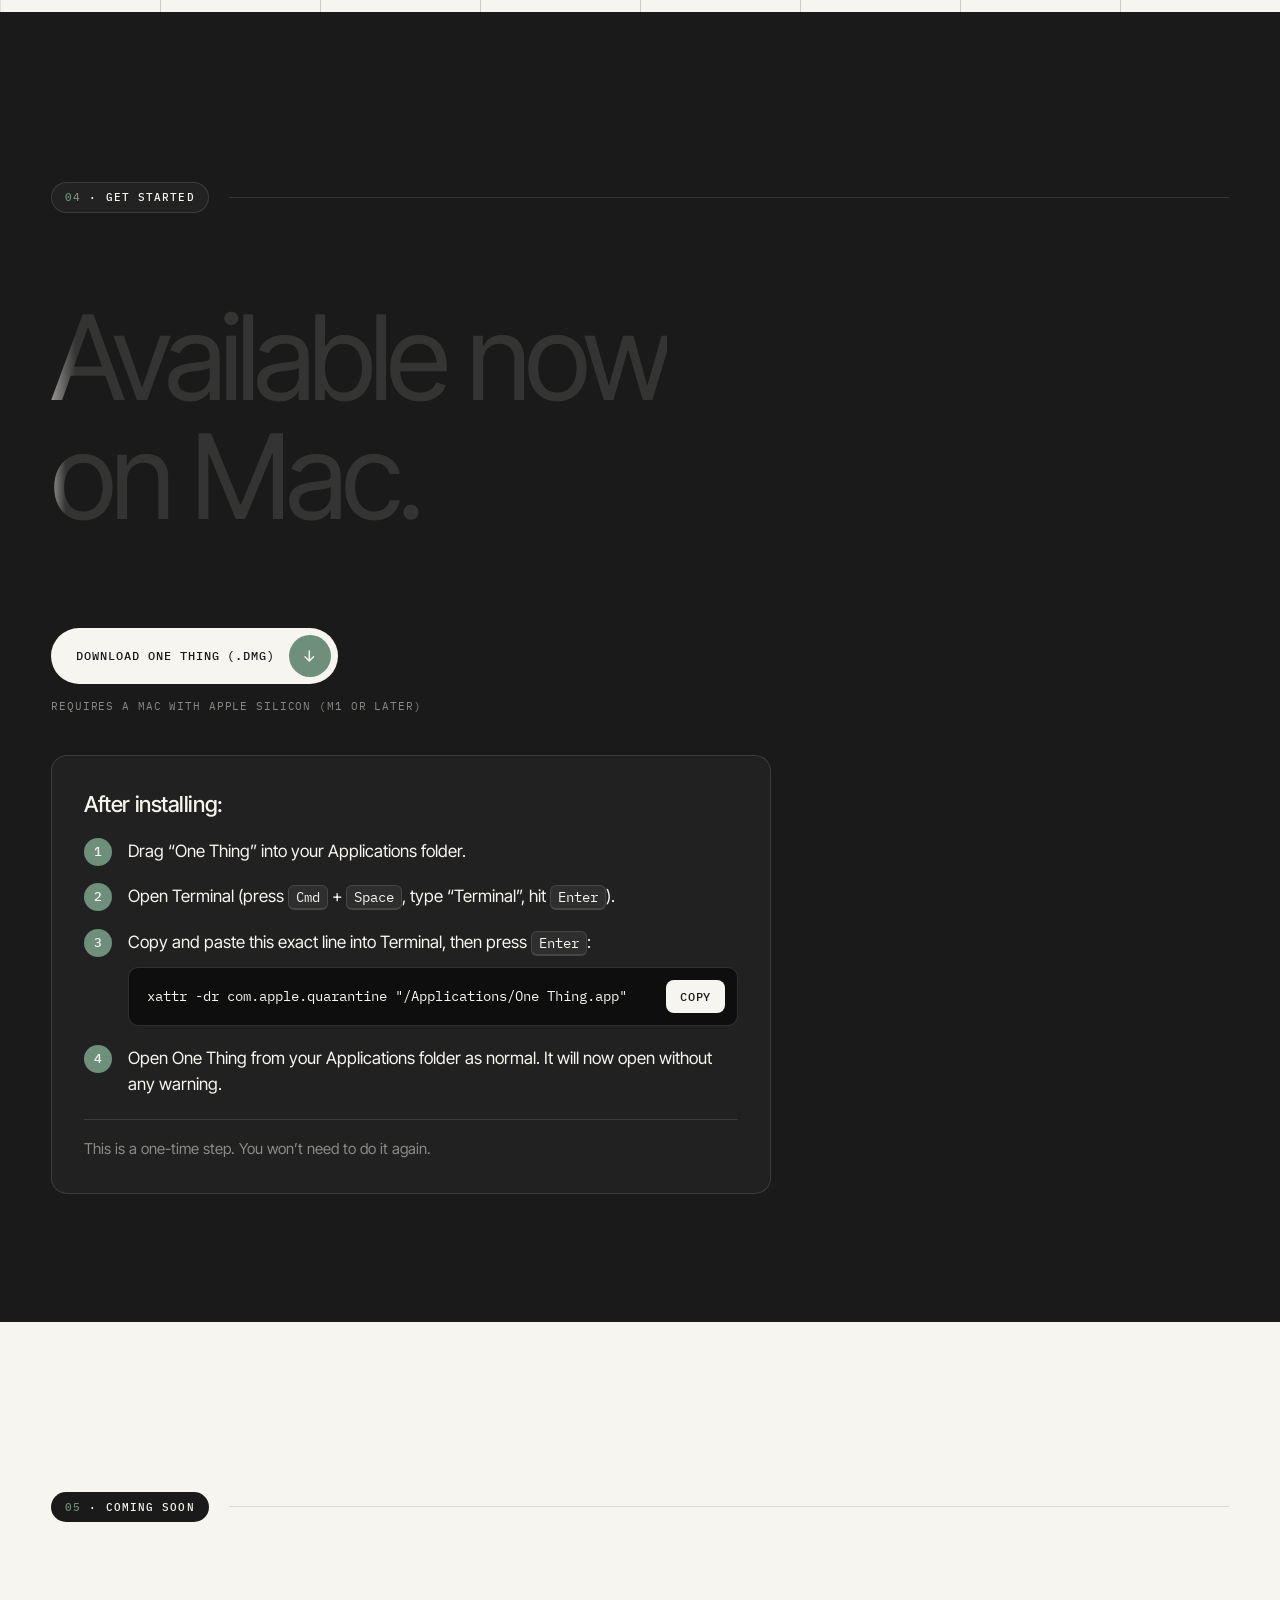
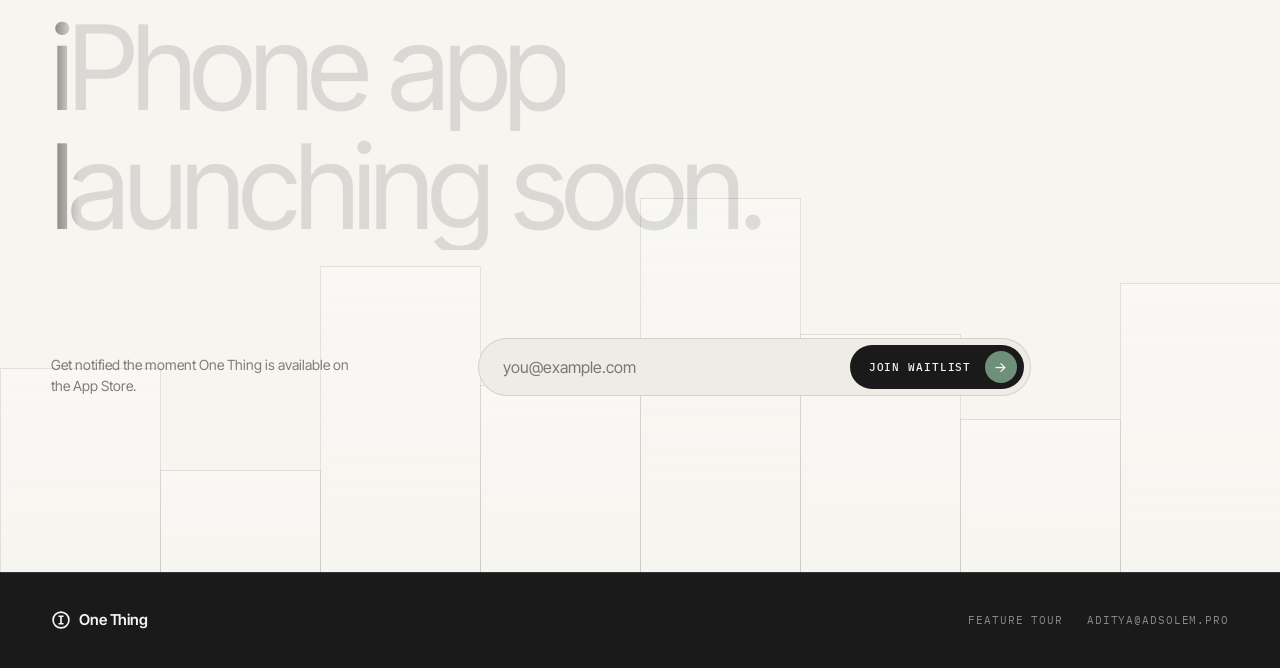
==== commit e78d5408: "Add the feature tour page with demo video - /features/: every free feature, with screenshots, illust" ====
--- a/index.html
+++ b/index.html
@@ -57,7 +57,15 @@
             <a class="btn btn-dark" href="#download">Download for Mac <span class="sq" aria-hidden="true">↓</span></a>
             <a class="btn btn-outline" href="#waitlist">Join iOS Waitlist</a>
           </div>
-          <p class="aside">A focus app that removes decision fatigue. One goal. One timer. One streak.</p>
+          <div>
+            <p class="aside">A focus app that removes decision fatigue. One goal. One timer. One streak.</p>
+            <!-- A way into /features/: press 1 anywhere ("one thing"), or tap on touch screens. -->
+            <a class="tour-hint" href="/features/" aria-label="Take the feature tour (keyboard shortcut: 1)">
+              <kbd class="keycap" aria-hidden="true">1</kbd>
+              <span class="hint-keys">Press 1 for the full tour</span>
+              <span class="hint-touch">Tap for the full tour</span>
+            </a>
+          </div>
         </div>
       </div>
     </section>
@@ -87,7 +95,7 @@
             </figure>
             <h3>Set your goal</h3>
             <p>Pick one thing for today — typed fresh, or chosen from your weekly checklist.</p>
-            <div class="card-foot mono"><span>Set</span><span class="chip">01</span></div>
+            <div class="card-foot mono"><a class="explore" href="/features/#goal">Explore →</a><span class="chip">01</span></div>
           </article>
           <article class="card reveal">
             <figure class="shot">
@@ -97,7 +105,7 @@
             </figure>
             <h3>Start the timer</h3>
             <p>A calm countdown that pauses when you wander off, and counts when you're working.</p>
-            <div class="card-foot mono"><span>Focus</span><span class="chip">02</span></div>
+            <div class="card-foot mono"><a class="explore" href="/features/#timer">Explore →</a><span class="chip">02</span></div>
           </article>
           <article class="card reveal">
             <figure class="shot">
@@ -107,7 +115,7 @@
             </figure>
             <h3>Build your streak</h3>
             <p>Mark it done — honestly — and watch the days add up.</p>
-            <div class="card-foot mono"><span>Streak</span><span class="chip">03</span></div>
+            <div class="card-foot mono"><a class="explore" href="/features/#streak">Explore →</a><span class="chip">03</span></div>
           </article>
         </div>
       </div>
@@ -153,8 +161,8 @@
         </h2>
 
         <div class="download reveal">
-          <!-- REPLACE the href with the hosted .dmg URL (e.g. a GitHub Release asset). -->
-          <a class="btn btn-light btn-lg" id="dmg-link" href="downloads/One-Thing-0.1.0.dmg" download>
+          <!-- Always the newest GitHub Release's One-Thing.dmg (upload new versions under that name). -->
+          <a class="btn btn-light btn-lg" id="dmg-link" href="https://github.com/aditya2005chatterjee-bit/one-thing-website/releases/latest/download/One-Thing.dmg" download>
             Download One Thing (.dmg) <span class="sq" aria-hidden="true">↓</span>
           </a>
           <p class="meta mono">Requires a Mac with Apple silicon (M1 or later)</p>
@@ -200,8 +208,8 @@
 
         <div class="waitlist reveal">
           <p class="aside">Get notified the moment One Thing is available on the App Store.</p>
-          <!-- Formspree: replace YOUR_FORM_ID (also in main.js). -->
-          <form id="waitlist-form" class="form" action="https://formspree.io/f/YOUR_FORM_ID" method="POST" novalidate>
+          <!-- Formspree (same endpoint as FORMSPREE_ENDPOINT in main.js). -->
+          <form id="waitlist-form" class="form" action="https://formspree.io/f/xjykpaky" method="POST" novalidate>
             <label class="sr-only" for="email">Email address</label>
             <input id="email" name="email" type="email" placeholder="you@example.com" autocomplete="email" required />
             <!-- Spam trap: real people never fill this in. -->
@@ -248,7 +256,10 @@
         </svg>
         One Thing
       </a>
-      <a class="mono footer-link" href="mailto:aditya@adsolem.pro">aditya@adsolem.pro</a>
+      <div class="footer-links">
+        <a class="mono footer-link" href="/features/">Feature tour</a>
+        <a class="mono footer-link" href="mailto:aditya@adsolem.pro">aditya@adsolem.pro</a>
+      </div>
     </div>
   </footer>
 
--- a/styles.css
+++ b/styles.css
@@ -321,3 +321,153 @@
   .modal-actions .btn-outline { justify-content: center; }
 }
 @media (prefers-reduced-motion: reduce) { .modal[open] { animation: none; } }
+
+/* ================================================================== FEATURES PAGE (/features/) */
+.tour-hero { padding-top: clamp(120px, 14vw, 170px); }
+.tour-head { display: grid; grid-template-columns: 2.2fr 1fr; align-items: end; gap: 32px; margin-top: clamp(28px, 4vw, 44px); }
+.tour-head .aside { justify-self: end; }
+
+/* Demo video frame (16:9). Placeholder until the video is added. */
+.video {
+  margin: clamp(48px, 7vw, 88px) 0 0; aspect-ratio: 16 / 9; position: relative;
+  border-radius: 16px; overflow: hidden; background: #111;
+  border: 1px solid rgba(26, 26, 26, 0.12); box-shadow: 0 30px 70px rgba(0, 0, 0, 0.18);
+}
+.video video, .video iframe { position: absolute; inset: 0; width: 100%; height: 100%; border: 0; display: block; }
+.video video { background: #000; object-fit: contain; }
+.video-placeholder {
+  position: absolute; inset: 0; display: grid; place-content: center; justify-items: center; gap: 18px;
+  color: rgba(247, 245, 240, 0.55);
+  background:
+    radial-gradient(60% 60% at 50% 45%, rgba(110, 143, 122, 0.16), transparent 70%),
+    repeating-linear-gradient(90deg, transparent 0 79px, rgba(247, 245, 240, 0.04) 79px 80px);
+}
+.play { width: 76px; height: 76px; border-radius: 50%; background: var(--accent); position: relative; }
+.play::after {
+  content: ""; position: absolute; left: 50%; top: 50%; transform: translate(-35%, -50%);
+  border-left: 20px solid var(--paper); border-top: 12px solid transparent; border-bottom: 12px solid transparent;
+}
+
+/* Index of features */
+.index { list-style: none; margin: clamp(48px, 7vw, 88px) 0 0; padding: 0; border-top: 1px solid var(--line); }
+.index a {
+  display: grid; grid-template-columns: 64px 1fr auto 36px; align-items: center; gap: 16px;
+  padding: 20px 0; border-bottom: 1px solid var(--line); text-decoration: none;
+  font-size: clamp(20px, 2.4vw, 30px); letter-spacing: -0.02em;
+  transition: padding-left .25s ease, color .2s;
+}
+.index a:hover { padding-left: 12px; }
+.index .num { font-family: var(--mono); font-size: 13px; color: var(--accent); }
+.index .where { color: var(--muted); }
+.index .go { justify-self: end; color: var(--muted); transition: color .2s, transform .25s; }
+.index a:hover .go { color: var(--accent); transform: translateX(4px); }
+
+/* Feature rows: copy on one side, screenshot / illustration on the other. */
+.features { margin-top: clamp(48px, 7vw, 88px); }
+.feature {
+  display: grid; grid-template-columns: 1fr 1fr; align-items: center; gap: clamp(32px, 6vw, 88px);
+  padding: clamp(40px, 6vw, 72px) 0; border-top: 1px solid var(--line);
+  scroll-margin-top: 80px;
+}
+.feature:nth-child(even) .fcopy { order: 2; }
+.fnum { color: var(--accent); }
+.fcopy h3 { margin: 12px 0 14px; font-size: clamp(30px, 3.4vw, 46px); font-weight: 400; line-height: 1.02; letter-spacing: -0.035em; }
+.fcopy p { margin: 0 0 18px; font-size: 17px; line-height: 1.55; color: var(--muted); max-width: 46ch; }
+.fcopy ul { list-style: none; margin: 0; padding: 0; }
+.fcopy li { display: flex; gap: 10px; padding: 7px 0; font-size: 15px; }
+.fcopy li::before { content: ""; width: 5px; height: 5px; border-radius: 50%; background: var(--accent); margin-top: 0.62em; flex: none; }
+.feature .shot { margin: 0; }
+.light .shot { border-color: rgba(26, 26, 26, 0.14); box-shadow: 0 24px 50px rgba(26, 26, 26, 0.16); }
+
+/* Illustrations (CSS only), same footprint as the screenshots */
+.illus {
+  aspect-ratio: 1 / 1; border-radius: 10px; border: 1px solid var(--line);
+  display: flex; flex-direction: column; justify-content: center; gap: 22px;
+  padding: clamp(20px, 4vw, 44px); overflow: hidden;
+}
+.light .illus { background: #EFECE5; }
+.dark .illus { background: #141414; }
+
+.illus-streak { align-items: center; text-align: center; }
+.streak-num { font-size: 18px; }
+.streak-num strong { font-size: clamp(56px, 7vw, 88px); font-weight: 600; letter-spacing: -0.04em; margin-right: 6px; }
+.days { display: flex; gap: clamp(8px, 1.4vw, 14px); }
+.day { display: grid; justify-items: center; gap: 8px; font-family: var(--mono); font-size: 11px; color: var(--muted); }
+.day i { width: clamp(22px, 3vw, 32px); height: clamp(22px, 3vw, 32px); border-radius: 50%; border: 1.5px solid var(--fg); }
+.day.done i { background: var(--fg); }
+.day.failed i { border-color: var(--muted); border-style: dashed; }
+.day.today i { box-shadow: 0 0 0 3px var(--bg), 0 0 0 5px var(--accent); }
+.illus-buttons { display: flex; gap: 10px; }
+.ib { font-family: var(--mono); font-size: 11px; letter-spacing: .08em; text-transform: uppercase; padding: 10px 14px; border-radius: 8px; border: 1px solid var(--fg); }
+.ib-solid { background: var(--fg); color: var(--bg); }
+
+.app-row { display: flex; align-items: center; gap: 14px; padding: 14px 16px; border-radius: 10px; border: 1px solid var(--line); background: var(--bg); }
+.app-ico { width: 34px; height: 34px; border-radius: 9px; flex: none; display: grid; place-items: center; background: var(--c); color: #fff; font: 600 13px/1 var(--sans); }
+.app-name { flex: 1; font-size: 16px; }
+.state { font-family: var(--mono); font-size: 11px; letter-spacing: .08em; text-transform: uppercase; padding: 5px 10px; border-radius: 999px; }
+.state.on { background: rgba(110, 143, 122, 0.18); color: #3E6A4F; }
+.state.off { color: var(--muted); border: 1px solid var(--line); }
+
+.illus-notch { padding: 0; justify-content: flex-start; gap: 0; }
+/* Top edge of a Mac screen: menu bar strip with the pill centred on the notch. */
+.menubar { display: flex; justify-content: center; background: #1D1D1F; }
+.menubar img { display: block; width: 72%; height: auto; }
+.desk { flex: 1; display: grid; place-items: center; color: var(--muted);
+  background: linear-gradient(160deg, #E4E1DA, #F2EFE8 60%, #E9E6DF); }
+
+/* Short looping screen recordings (e.g. App Lock). */
+.clip {
+  margin: 0; aspect-ratio: 16 / 9; border-radius: 10px; overflow: hidden; background: #000;
+  border: 1px solid rgba(26, 26, 26, 0.14); box-shadow: 0 24px 50px rgba(26, 26, 26, 0.16);
+}
+.clip video { display: block; width: 100%; height: 100%; object-fit: cover; }
+
+.illus-theme { align-items: center; }
+.theme-previews { display: flex; gap: 14px; width: min(100%, 380px); }
+.tp { flex: 1; aspect-ratio: 3 / 4; border-radius: 12px; display: grid; place-content: center; justify-items: center; gap: 4px; font-size: 13px; }
+.tp strong { font-size: 40px; font-weight: 600; letter-spacing: -0.04em; line-height: 1; }
+.tp-light { background: #fff; color: #000; }
+.tp-dark { background: #000; color: #fff; border: 1px solid rgba(247, 245, 240, 0.16); }
+.seg { display: flex; padding: 4px; border-radius: 999px; background: #1F1F1F; border: 1px solid var(--line); }
+.seg span { padding: 8px 16px; border-radius: 999px; color: var(--muted); }
+.seg .on { background: var(--paper); color: var(--ink); }
+
+.checks { list-style: none; margin: 0; padding: 0; width: 100%; }
+.checks li { display: flex; justify-content: space-between; align-items: center; padding: 18px 0; border-bottom: 1px solid var(--line); font-size: clamp(18px, 2vw, 22px); letter-spacing: -0.01em; }
+.checks li:first-child { border-top: 1px solid var(--line); }
+.checks em { font-style: normal; color: var(--accent); font-size: 14px; }
+
+.cta-actions { margin-top: clamp(40px, 6vw, 72px); }
+
+/* ================================================================== HOME: ways into the tour */
+.tour-hint {
+  display: inline-flex; align-items: center; gap: 10px; margin-top: 18px;
+  font-family: var(--mono); font-size: 11px; letter-spacing: .08em; text-transform: uppercase;
+  color: var(--muted); text-decoration: none;
+}
+.tour-hint:hover { color: var(--fg); }
+.keycap {
+  display: inline-grid; place-items: center; width: 30px; height: 30px; border-radius: 7px;
+  font-family: var(--mono); font-size: 13px; font-weight: 500; color: var(--ink);
+  background: #fff; border: 1px solid rgba(26, 26, 26, 0.18); border-bottom-width: 3px;
+  transition: transform .08s ease, border-bottom-width .08s ease;
+}
+.tour-hint:hover .keycap, .keycap.pressed { transform: translateY(2px); border-bottom-width: 1px; }
+.hint-touch { display: none; }
+@media (hover: none) { .hint-keys { display: none; } .hint-touch { display: inline; } }
+.explore { text-decoration: none; color: var(--fg); }
+.explore:hover { color: var(--accent); }
+.footer-links { display: flex; gap: 24px; align-items: center; }
+
+@media (max-width: 900px) {
+  .tour-head { grid-template-columns: 1fr; }
+  .tour-head .aside { justify-self: start; }
+  .feature { grid-template-columns: 1fr; }
+  .feature:nth-child(even) .fcopy { order: 0; }
+  .index a { grid-template-columns: 44px 1fr 24px; }
+  .index .where { display: none; }
+}
+@media (max-width: 560px) {
+  .footer-links { flex-direction: column; align-items: flex-start; gap: 10px; }
+  .days { gap: 6px; }
+}
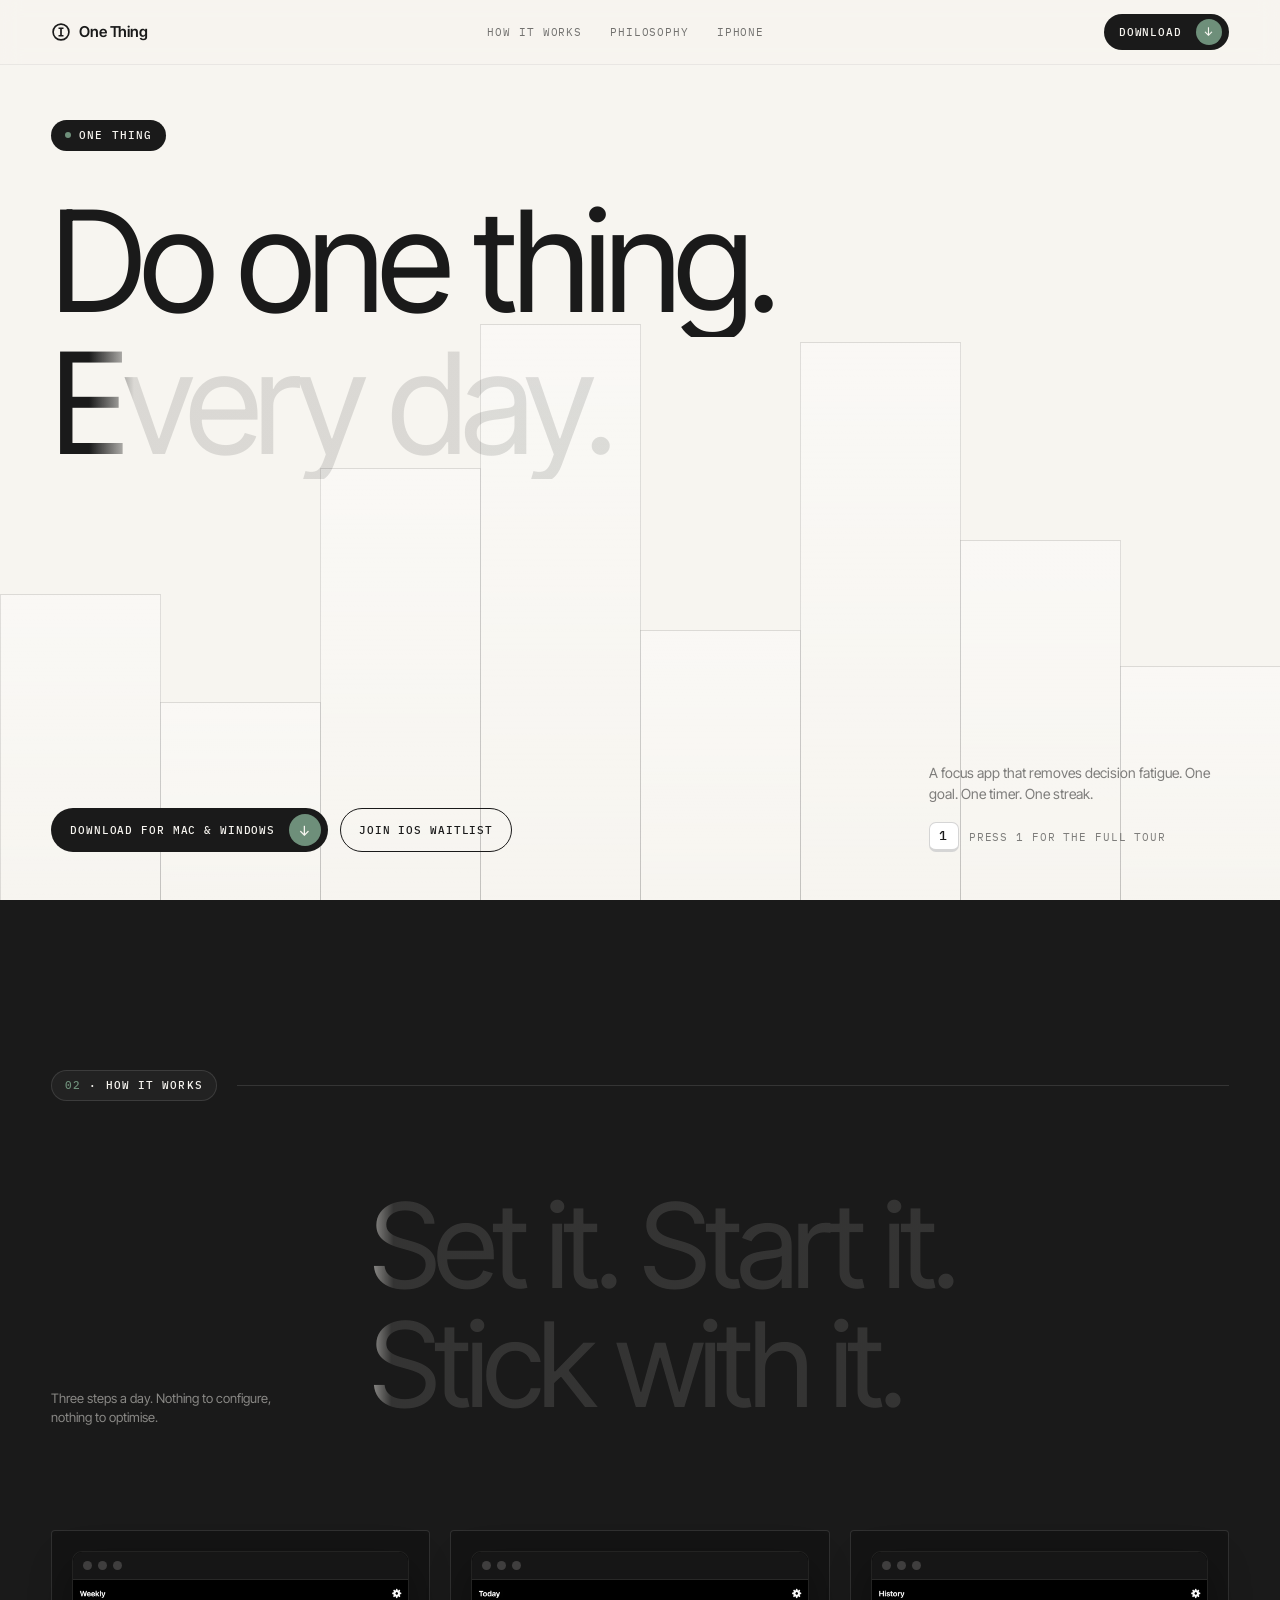
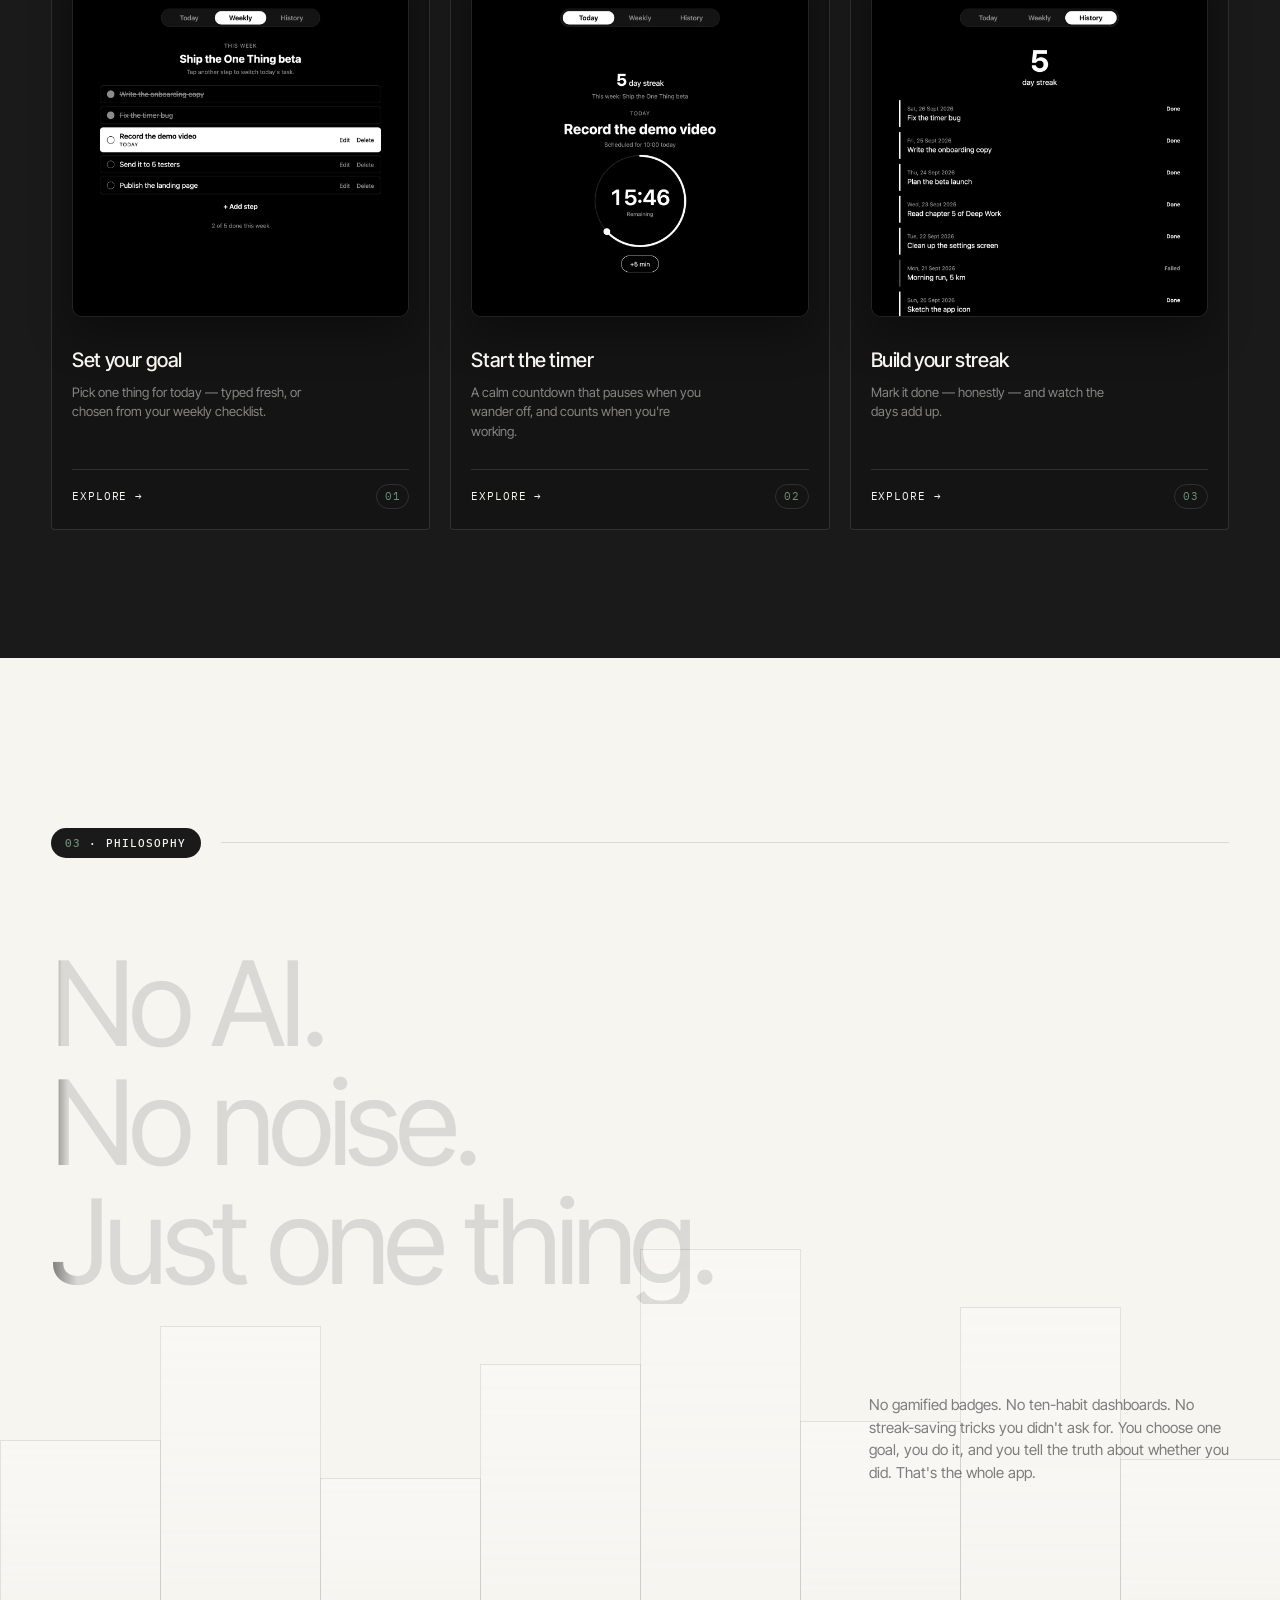
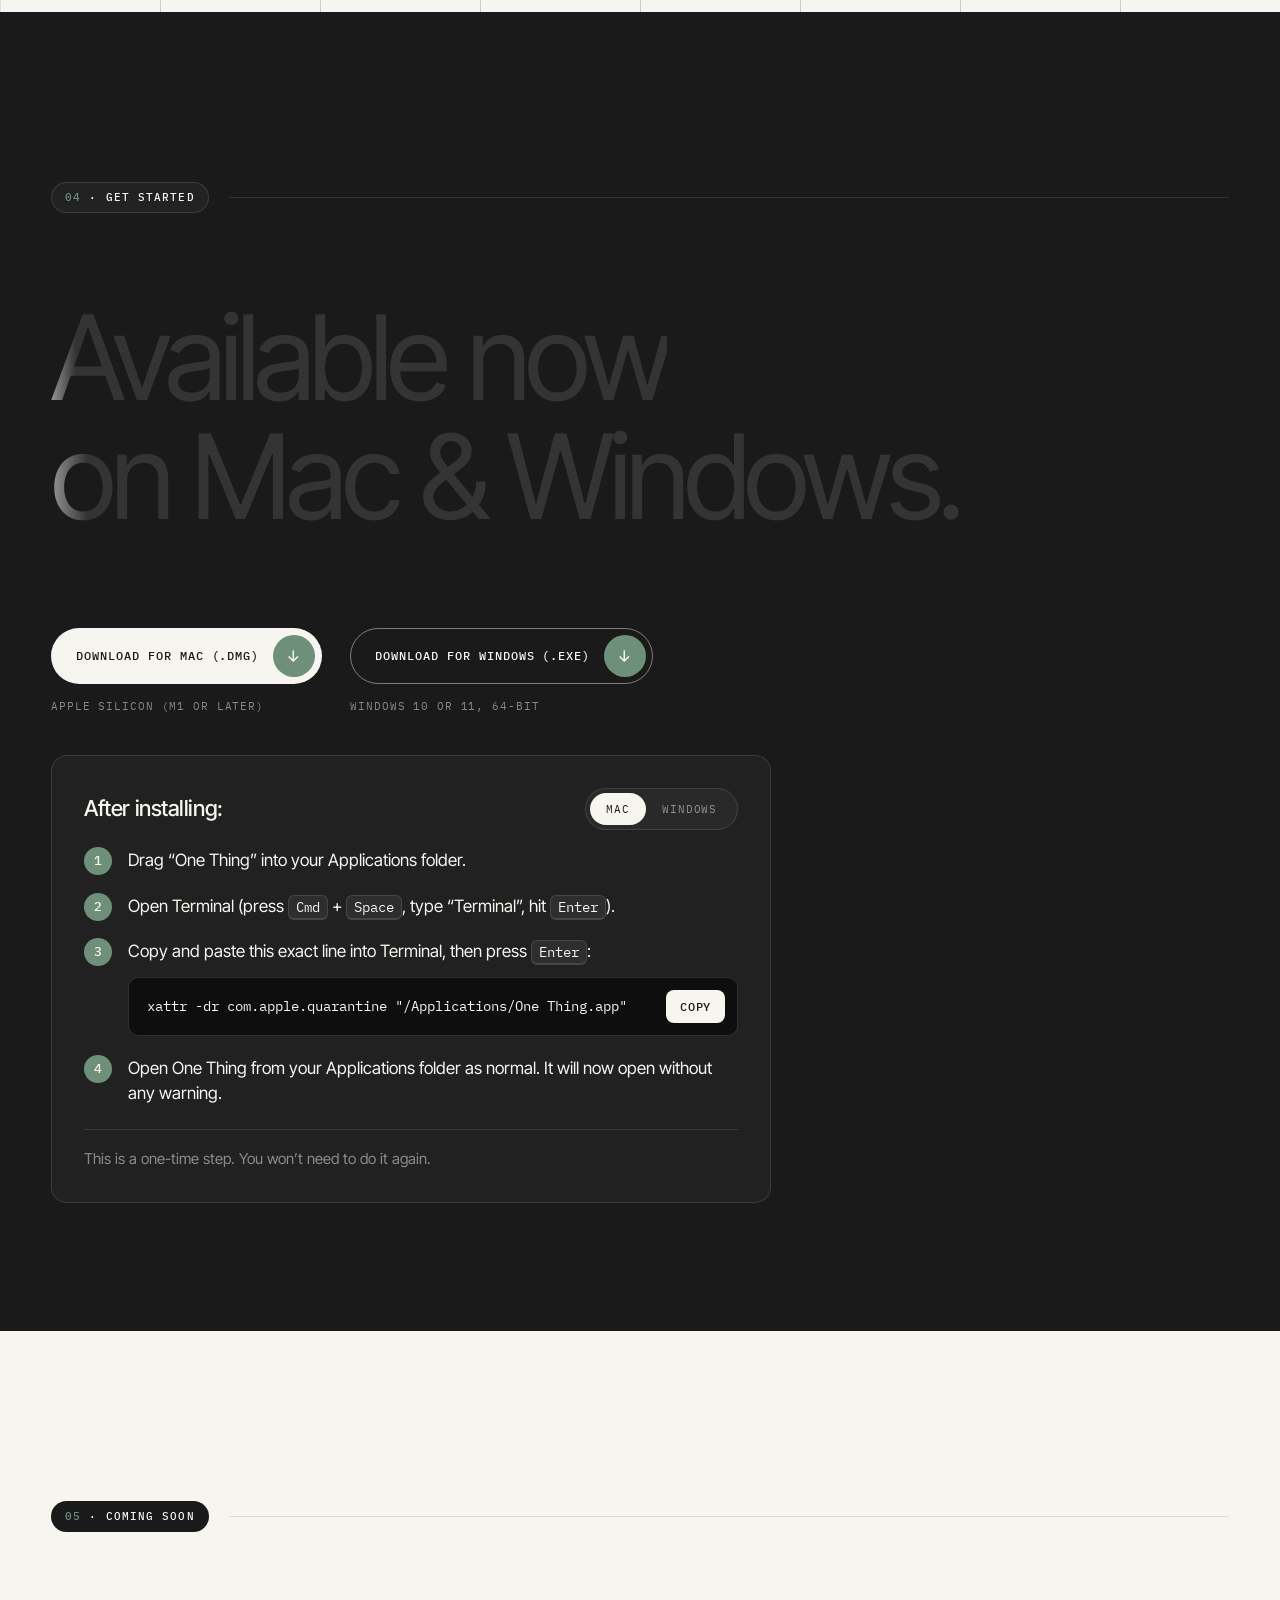
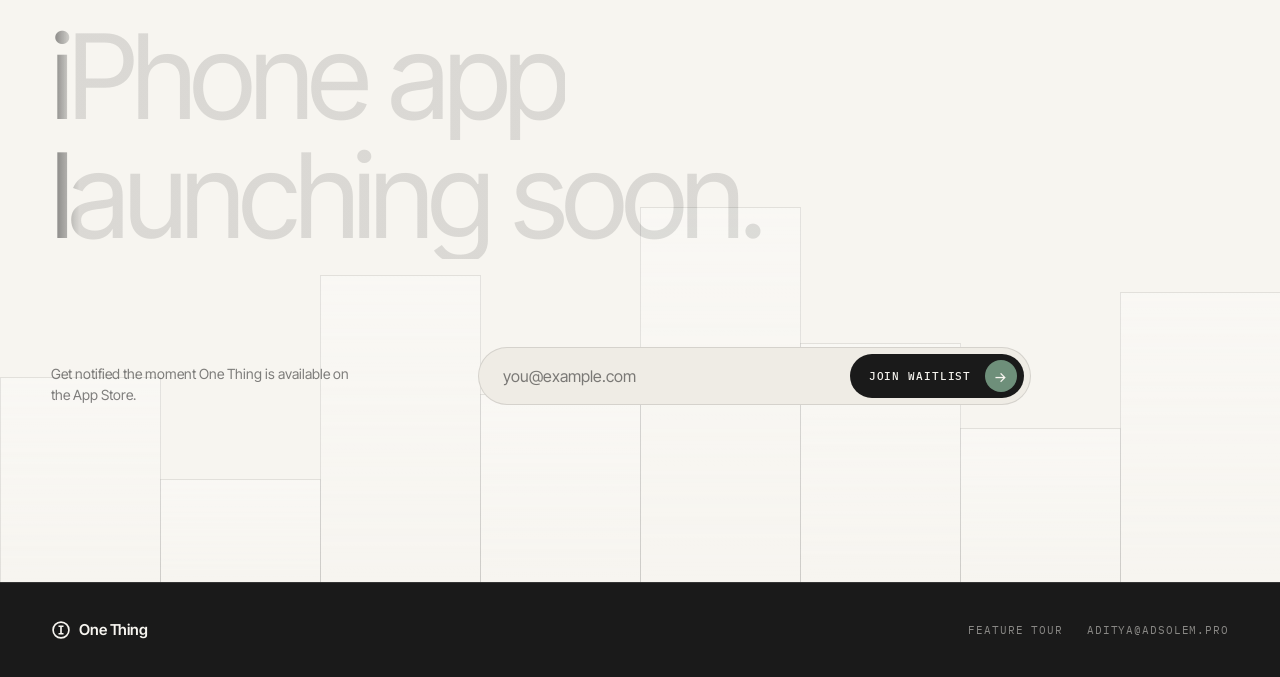
==== commit e796e543: "Add the Windows download - Download section: Mac (.dmg) and Windows (.exe) buttons, the visitor's   " ====
--- a/index.html
+++ b/index.html
@@ -6,6 +6,7 @@
   <title>One Thing — Do one thing. Every day.</title>
   <meta name="description" content="A focus app that removes decision fatigue. One goal. One timer. One streak." />
   <meta name="theme-color" content="#F7F5F0" />
+  <meta name="google-site-verification" content="zy1eRzCtz93eZkWMfHyrwpttpkxL4_i2zLGoLHxeW5c" />
   <meta property="og:title" content="One Thing — Do one thing. Every day." />
   <meta property="og:description" content="A focus app that removes decision fatigue. One goal. One timer. One streak." />
   <meta property="og:type" content="website" />
@@ -54,7 +55,7 @@
 
         <div class="hero-foot">
           <div class="actions">
-            <a class="btn btn-dark" href="#download">Download for Mac <span class="sq" aria-hidden="true">↓</span></a>
+            <a class="btn btn-dark" href="#download">Download for Mac &amp; Windows <span class="sq" aria-hidden="true">↓</span></a>
             <a class="btn btn-outline" href="#waitlist">Join iOS Waitlist</a>
           </div>
           <div>
@@ -157,34 +158,64 @@
 
         <h2 id="dl-title" class="headline" data-reveal>
           <span class="line">Available now</span>
-          <span class="line">on Mac.</span>
+          <span class="line">on Mac &amp; Windows.</span>
         </h2>
 
         <div class="download reveal">
-          <!-- Always the newest GitHub Release's One-Thing.dmg (upload new versions under that name). -->
-          <a class="btn btn-light btn-lg" id="dmg-link" href="https://github.com/aditya2005chatterjee-bit/one-thing-website/releases/latest/download/One-Thing.dmg" download>
-            Download One Thing (.dmg) <span class="sq" aria-hidden="true">↓</span>
-          </a>
-          <p class="meta mono">Requires a Mac with Apple silicon (M1 or later)</p>
-
-        </div>
-
-        <!-- Post-install steps: shown permanently, for reference during and after installing. -->
+          <!-- Both links always serve the newest GitHub Release's files
+               (upload new versions as One-Thing.dmg / One-Thing-Setup.exe). -->
+          <div class="dl-options">
+            <div class="dl-option" data-os="mac">
+              <a class="btn btn-light btn-lg dl-link" id="dmg-link" href="https://github.com/aditya2005chatterjee-bit/one-thing-website/releases/latest/download/One-Thing.dmg" download>
+                Download for Mac (.dmg) <span class="sq" aria-hidden="true">↓</span>
+              </a>
+              <p class="meta mono">Apple silicon (M1 or later)</p>
+            </div>
+            <div class="dl-option" data-os="windows">
+              <a class="btn btn-light btn-lg dl-link" id="exe-link" href="https://github.com/aditya2005chatterjee-bit/one-thing-website/releases/latest/download/One-Thing-Setup.exe" download>
+                Download for Windows (.exe) <span class="sq" aria-hidden="true">↓</span>
+              </a>
+              <p class="meta mono">Windows 10 or 11, 64-bit</p>
+            </div>
+          </div>
+        </div>
+
+        <!-- Post-install steps: shown permanently, for reference during and after installing.
+             The visitor's system is selected automatically (main.js). -->
         <div class="install reveal" aria-labelledby="install-title">
-          <h3 id="install-title" class="install-title">After installing:</h3>
-          <ol class="steps">
-            <li>Drag &ldquo;One Thing&rdquo; into your Applications folder.</li>
-            <li>Open Terminal (press <kbd>Cmd</kbd> + <kbd>Space</kbd>, type &ldquo;Terminal&rdquo;, hit <kbd>Enter</kbd>).</li>
-            <li>
-              Copy and paste this exact line into Terminal, then press <kbd>Enter</kbd>:
-              <div class="code">
-                <code id="xattr-cmd">xattr -dr com.apple.quarantine "/Applications/One Thing.app"</code>
-                <button class="copy" type="button" data-copy="#xattr-cmd" aria-label="Copy the Terminal command">Copy</button>
-              </div>
-            </li>
-            <li>Open One Thing from your Applications folder as normal. It will now open without any warning.</li>
-          </ol>
-          <p class="install-foot">This is a one-time step. You won&rsquo;t need to do it again.</p>
+          <div class="install-head">
+            <h3 id="install-title" class="install-title">After installing:</h3>
+            <div class="os-switch mono" role="tablist" aria-label="Show installation steps for">
+              <button type="button" role="tab" id="tab-mac" data-os="mac" aria-controls="steps-mac" aria-selected="true">Mac</button>
+              <button type="button" role="tab" id="tab-windows" data-os="windows" aria-controls="steps-windows" aria-selected="false" tabindex="-1">Windows</button>
+            </div>
+          </div>
+
+          <div id="steps-mac" role="tabpanel" aria-labelledby="tab-mac">
+            <ol class="steps">
+              <li>Drag &ldquo;One Thing&rdquo; into your Applications folder.</li>
+              <li>Open Terminal (press <kbd>Cmd</kbd> + <kbd>Space</kbd>, type &ldquo;Terminal&rdquo;, hit <kbd>Enter</kbd>).</li>
+              <li>
+                Copy and paste this exact line into Terminal, then press <kbd>Enter</kbd>:
+                <div class="code">
+                  <code id="xattr-cmd">xattr -dr com.apple.quarantine "/Applications/One Thing.app"</code>
+                  <button class="copy" type="button" data-copy="#xattr-cmd" aria-label="Copy the Terminal command">Copy</button>
+                </div>
+              </li>
+              <li>Open One Thing from your Applications folder as normal. It will now open without any warning.</li>
+            </ol>
+            <p class="install-foot">This is a one-time step. You won&rsquo;t need to do it again.</p>
+          </div>
+
+          <div id="steps-windows" role="tabpanel" aria-labelledby="tab-windows" hidden>
+            <ol class="steps">
+              <li>Open &ldquo;One-Thing-Setup.exe&rdquo; from your Downloads folder.</li>
+              <li>Windows shows a blue box: <strong>&ldquo;Windows protected your PC&rdquo;</strong>, with only a <strong>Don&rsquo;t run</strong> button. This is expected for a new app that isn&rsquo;t signed yet.</li>
+              <li>Click <strong>More info</strong> under the message, then click <strong>Run anyway</strong>.</li>
+              <li>Follow the installer: choose where to install, then <strong>Next</strong> &rarr; <strong>Install</strong> &rarr; <strong>Finish</strong>. Open One Thing from the Start menu as normal.</li>
+            </ol>
+            <p class="install-foot">This is a one-time step. You won&rsquo;t need to do it again. Using Microsoft Edge? If it flags the download, choose <strong>&middot;&middot;&middot;</strong> &rarr; <strong>Keep</strong> &rarr; <strong>Show more</strong> &rarr; <strong>Keep anyway</strong>. Focus Apps and the notch timer are Mac-only for now.</p>
+          </div>
         </div>
       </div>
     </section>
--- a/styles.css
+++ b/styles.css
@@ -179,6 +179,22 @@
 /* ------------------------------------------------------------------ download */
 .download { margin-top: clamp(48px, 7vw, 88px); max-width: 720px; }
 .meta { margin: 14px 0 0; color: var(--muted); }
+.dl-options { display: flex; flex-wrap: wrap; gap: 20px 28px; }
+.dl-option { min-width: 0; }
+/* The visitor's own system gets the solid button; the other one is outlined. */
+.dl-option.other .btn { background: transparent; color: var(--paper); border-color: rgba(247, 245, 240, 0.45); }
+.dl-option.other .btn:hover { background: rgba(247, 245, 240, 0.08); }
+
+.install-head { display: flex; align-items: center; justify-content: space-between; gap: 16px; flex-wrap: wrap; margin-bottom: 18px; }
+.install-head .install-title { margin: 0; }
+.os-switch { display: flex; padding: 4px; border-radius: 999px; border: 1px solid var(--line); background: rgba(247, 245, 240, 0.04); }
+.os-switch button {
+  font: inherit; letter-spacing: inherit; text-transform: inherit; cursor: pointer;
+  border: 0; border-radius: 999px; padding: 8px 16px; background: transparent; color: var(--muted);
+  transition: background-color .2s, color .2s;
+}
+.os-switch button[aria-selected="true"] { background: var(--paper); color: var(--ink); }
+.os-switch button:hover:not([aria-selected="true"]) { color: var(--paper); }
 
 /* Post-install steps: same weight as the download button, plain and direct. */
 .install {
@@ -283,6 +299,7 @@
   .actions { width: 100%; }
   .actions .btn { flex: 1; justify-content: space-between; }
   .btn-lg { width: 100%; justify-content: space-between; }
+  .dl-options, .dl-option { width: 100%; }
   .form { flex-direction: column; align-items: stretch; border-radius: 16px; padding: 8px; }
   .form input[type="email"] { padding: 0 12px; }
   .form .btn { justify-content: space-between; }
@@ -422,15 +439,6 @@
 }
 .clip video { display: block; width: 100%; height: 100%; object-fit: cover; }
 
-.illus-theme { align-items: center; }
-.theme-previews { display: flex; gap: 14px; width: min(100%, 380px); }
-.tp { flex: 1; aspect-ratio: 3 / 4; border-radius: 12px; display: grid; place-content: center; justify-items: center; gap: 4px; font-size: 13px; }
-.tp strong { font-size: 40px; font-weight: 600; letter-spacing: -0.04em; line-height: 1; }
-.tp-light { background: #fff; color: #000; }
-.tp-dark { background: #000; color: #fff; border: 1px solid rgba(247, 245, 240, 0.16); }
-.seg { display: flex; padding: 4px; border-radius: 999px; background: #1F1F1F; border: 1px solid var(--line); }
-.seg span { padding: 8px 16px; border-radius: 999px; color: var(--muted); }
-.seg .on { background: var(--paper); color: var(--ink); }
 
 .checks { list-style: none; margin: 0; padding: 0; width: 100%; }
 .checks li { display: flex; justify-content: space-between; align-items: center; padding: 18px 0; border-bottom: 1px solid var(--line); font-size: clamp(18px, 2vw, 22px); letter-spacing: -0.01em; }
